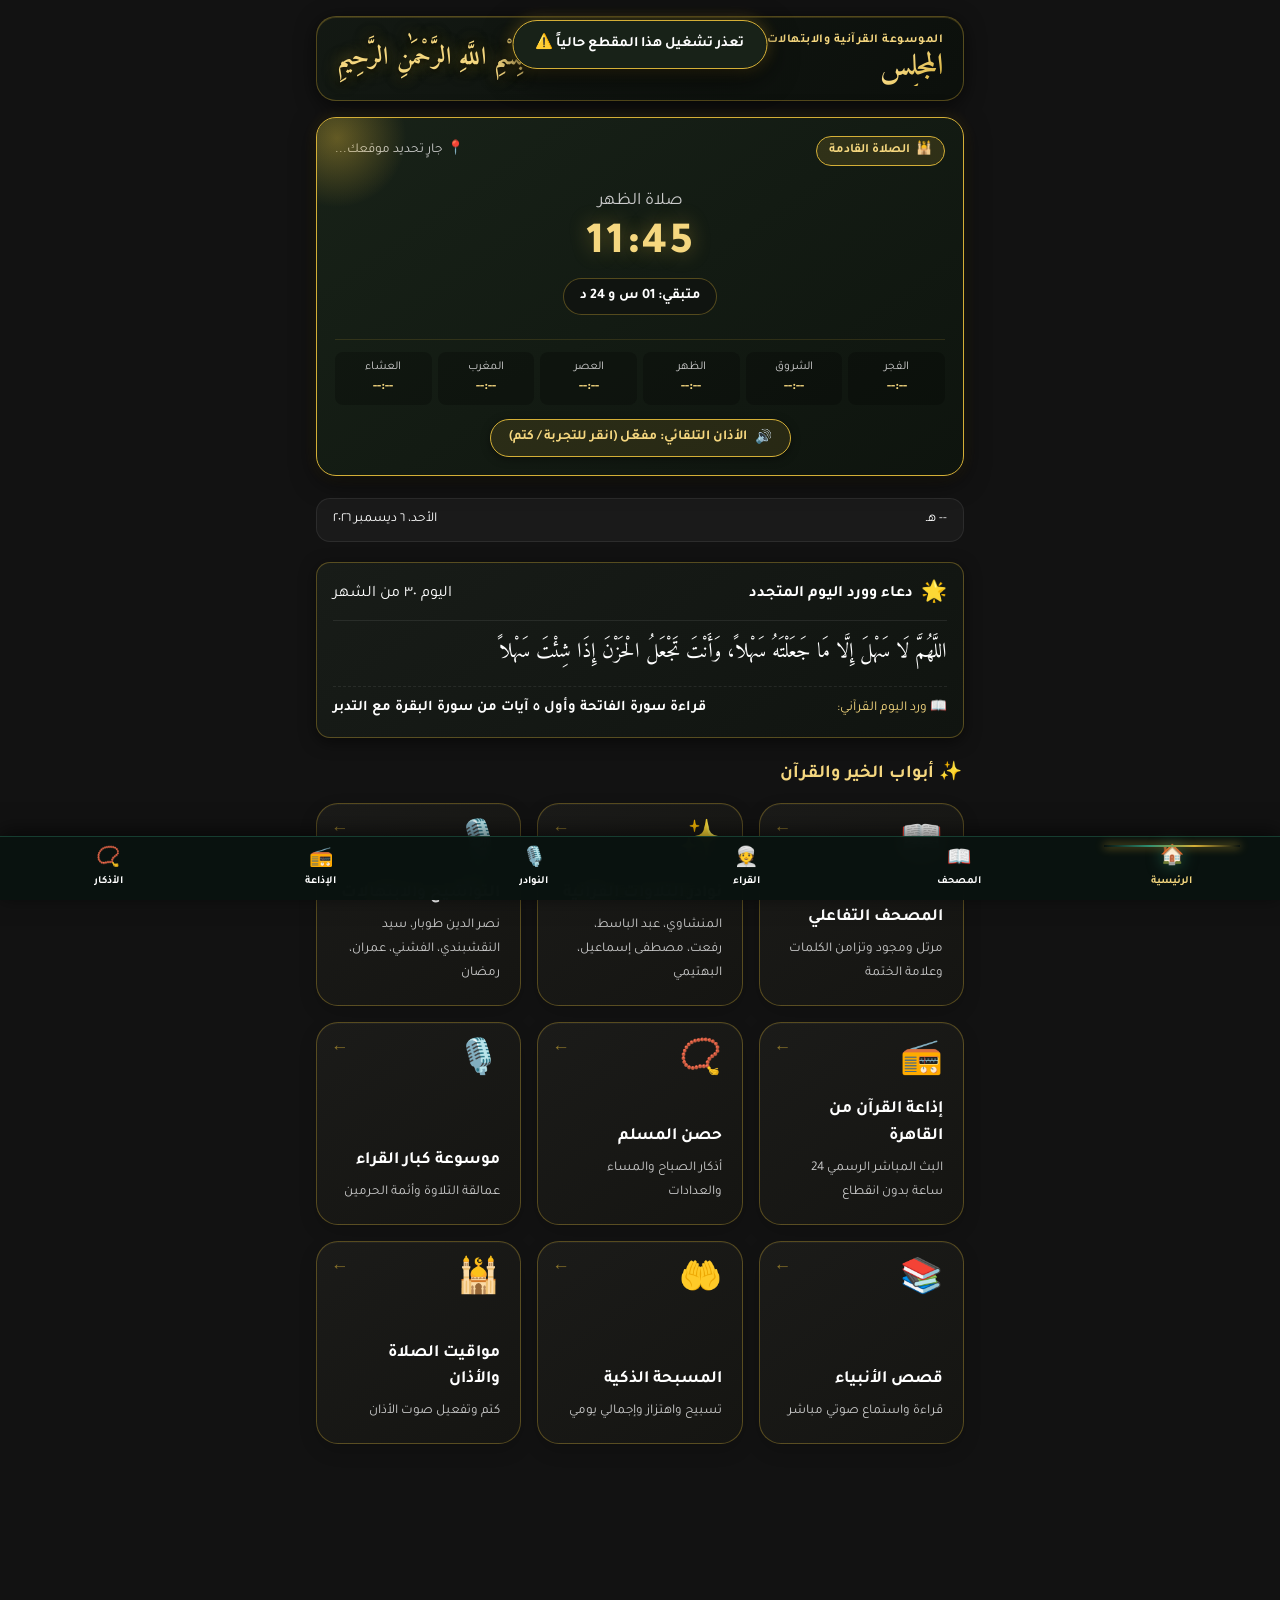
==== index.html @ 616ed0cf "Refresh app script cache after queue upgrade" ====
<!DOCTYPE html>
<html lang="ar" dir="rtl">
<head>
  <meta charset="UTF-8">
  <meta name="viewport" content="width=device-width, initial-scale=1.0, maximum-scale=1.0, user-scalable=no">
  <meta name="theme-color" content="#121212">
  <meta name="apple-mobile-web-app-capable" content="yes">
  <meta name="apple-mobile-web-app-status-bar-style" content="black-translucent">
  <meta name="apple-mobile-web-app-title" content="المجلس">
  <meta name="application-name" content="المجلس">
  <meta name="description" content="تطبيق المجلس: الموسوعة القرآنية والابتهالات - المصحف التفاعلي المرتل والمجود، إذاعة القرآن الكريم من القاهرة، والتواشيح والابتهالات وحصن المسلم ومواقيت الصلاة">

  <title>المجلس - الموسوعة القرآنية والابتهالات</title>

  <!-- Google Fonts: Amiri (الخط العثماني) + Tajawal (واجهة المستخدم) -->
  <link rel="preconnect" href="https://fonts.googleapis.com">
  <link rel="preconnect" href="https://fonts.gstatic.com" crossorigin>
  <link href="https://fonts.googleapis.com/css2?family=Amiri:ital,wght@0,400;0,700;1,400;1,700&family=Tajawal:wght@400;500;700;800&display=swap" rel="stylesheet">

  <!-- ملف التصميم الفاخر الداكن -->
  <link rel="stylesheet" href="css/style.css?v=27">

  <!-- App icons for browser and installed PWA -->
  <link rel="icon" type="image/png" sizes="192x192" href="icons/icon-192x192.png">
  <link rel="icon" type="image/png" sizes="512x512" href="icons/icon-512x512.png">
  <link rel="apple-touch-icon" href="icons/icon-192x192.png">
  <meta name="mobile-web-app-capable" content="yes">

  <!-- PWA Manifest -->
  <link rel="manifest" href="manifest.json">
  <!-- pages-deploy-retry-2026-11-22 -->
</head>
<body>

  <!-- شاشة التحميل الأولية -->
  <div id="loading" class="loading-screen">
    <div class="gold-spinner"></div>
    <p style="margin-top: 16px; color: var(--gold-light); font-weight: 700;">بِسْمِ اللَّهِ الرَّحْمَٰنِ الرَّحِيمِ</p>
  </div>

  <!-- عنصر التنبيهات (Toast) -->
  <div id="toast" class="toast-alert" role="alert"></div>

  <!-- ========================================================================= -->
  <!-- 1. الصفحة الرئيسية (Home Page)                                            -->
  <!-- ========================================================================= -->
  <section class="page active" id="page-home">
    <!-- ترويسة الهوية الرسمية لتطبيق المجلس -->
    <header class="brand-top-banner">
      <div class="brand-title-box">
        <span class="brand-subtitle">الموسوعة القرآنية والابتهالات</span>
        <h1 class="brand-main-title">المَجْلِس</h1>
      </div>
      <div class="brand-bismillah">بِسْمِ اللَّهِ الرَّحْمَٰنِ الرَّحِيمِ</div>
      </header>

    <!-- كارت مواقيت الصلاة في صدارة الصفحة الرئيسية فور فتح التطبيق -->
    <div class="home-prayer-hero" id="home-prayer-hero">
      <div class="prayer-hero-top">
        <div class="prayer-hero-badge">
          <span>🕌</span>
          <span id="hero-prayer-badge-title">الصلاة القادمة</span>
        </div>
        <div class="prayer-hero-location" id="hero-prayer-location">
          <span>📍</span>
          <span id="hero-location-text">جارٍ تحديد موقعك...</span>
        </div>
      </div>

      <div class="prayer-hero-main">
        <div class="prayer-hero-name" id="hero-next-prayer-name">صلاة الظهر</div>
        <div class="prayer-hero-time" id="hero-next-prayer-time">11:45</div>
        <div class="prayer-hero-countdown" id="hero-prayer-countdown">متبقي: 01 س و 24 د</div>
      </div>

      <!-- شبكة مصغرة لجميع الصلوات الخمس والشروق -->
      <div class="mini-prayer-grid" id="hero-mini-prayers">
        <div class="mini-prayer-item" id="mini-p-fajr">
          <span class="mini-p-name">الفجر</span>
          <span class="mini-p-time">--:--</span>
        </div>
        <div class="mini-prayer-item" id="mini-p-sunrise">
          <span class="mini-p-name">الشروق</span>
          <span class="mini-p-time">--:--</span>
        </div>
        <div class="mini-prayer-item" id="mini-p-dhuhr">
          <span class="mini-p-name">الظهر</span>
          <span class="mini-p-time">--:--</span>
        </div>
        <div class="mini-prayer-item" id="mini-p-asr">
          <span class="mini-p-name">العصر</span>
          <span class="mini-p-time">--:--</span>
        </div>
        <div class="mini-prayer-item" id="mini-p-maghrib">
          <span class="mini-p-name">المغرب</span>
          <span class="mini-p-time">--:--</span>
        </div>
        <div class="mini-prayer-item" id="mini-p-isha">
          <span class="mini-p-name">العشاء</span>
          <span class="mini-p-time">--:--</span>
        </div>
      </div>

      <!-- زر تفعيل وسماح الأذان التلقائي في المتصفح -->
      <div style="margin-top: 14px; text-align: center;">
        <button class="adhan-master-toggle-btn" id="adhan-master-toggle-btn" onclick="toggleMasterAdhan()">
          <span id="adhan-toggle-icon">🔊</span>
          <span id="adhan-toggle-text">الأذان التلقائي: مفعّل (انقر للتجربة / كتم)</span>
        </button>
      </div>
    </div>

    <!-- شريط التاريخ الهجري والميلادي -->
    <div class="date-strip">
      <div id="home-hijri-date">-- هـ</div>
      <div id="home-gregorian-date">--</div>
    </div>

    <!-- بطاقة نفحات اليوم المتجددة تلقائياً (دعاء اليوم وورد اليوم) -->
    <div class="card" style="margin-bottom: 16px; border: 1px solid var(--border-gold); background: linear-gradient(145deg, #181c18, #101410);">
      <div style="display: flex; justify-content: space-between; align-items: center; margin-bottom: 10px; border-bottom: 1px solid var(--border-dark); padding-bottom: 8px;">
        <div style="display: flex; align-items: center; gap: 8px;">
          <span style="font-size: 1.3rem;">🌟</span>
          <span style="font-weight: 700; color: #ffffff; font-size: 1rem;">دعاء وورد اليوم المتجدد</span>
        </div>
        <span id="daily-renewal-day-badge" class="badge-gold">اليوم المبارك</span>
      </div>
      <div id="daily-dua-text" style="font-family: var(--font-uthmani); font-size: 1.3rem; line-height: 2.1; color: #ffffff; margin-bottom: 12px;">
        اللهم إنا نسألك زيادة في الدين وبركة في العمر وصحة في الجسد وسعة في الرزق وعفواً عند الحساب
      </div>
      <div style="border-top: 1px dashed var(--border-dark); padding-top: 10px; display: flex; align-items: center; justify-content: space-between;">
        <span style="font-size: 0.85rem; color: var(--gold-light);">📖 ورد اليوم القرآني:</span>
        <span id="daily-wird-text" style="font-size: 0.92rem; color: #ffffff; font-weight: 600;">قراءة سورة الفاتحة وأول ٥ آيات من سورة البقرة مع التدبر</span>
      </div>
    </div>

    <!-- شبكة الأقسام الرئيسية للوصول السريع الشامل -->
    <h3 class="home-section-title">✨ أبواب الخير والقرآن</h3>
    <div class="home-grid">
      <!-- المصحف الشريف والتلاوة -->
      <div class="card home-grid-item" onclick="navigateTo('reader')">
        <span class="home-grid-icon">📖</span>
        <span class="home-grid-name">المصحف التفاعلي</span>
        <span class="home-grid-desc">مرتل ومجود وتزامن الكلمات وعلامة الختمة</span>
      </div>

      <!-- نوادر التلاوات القرآنية النادرة -->
      <div class="card home-grid-item" onclick="navigateTo('rare-ibtehalat'); filterRareAndIbtehalat('rare_all');">
        <span class="home-grid-icon">✨</span>
        <span class="home-grid-name">نوادر التلاوات القرآنية</span>
        <span class="home-grid-desc">المنشاوي، عبد الباسط، رفعت، مصطفى إسماعيل، البهتيمي</span>
      </div>

      <!-- التواشيح والابتهالات الدينية -->
      <div class="card home-grid-item" onclick="navigateTo('rare-ibtehalat'); filterRareAndIbtehalat('ibtehal_all');">
        <span class="home-grid-icon">🎙️</span>
        <span class="home-grid-name">التواشيح والابتهالات</span>
        <span class="home-grid-desc">نصر الدين طوبار، سيد النقشبندي، الفشني، عمران، رمضان</span>
      </div>

      <!-- إذاعة القرآن الكريم من القاهرة -->
      <div class="card home-grid-item" onclick="navigateTo('radio')">
        <span class="home-grid-icon">📻</span>
        <span class="home-grid-name">إذاعة القرآن من القاهرة</span>
        <span class="home-grid-desc">البث المباشر الرسمي 24 ساعة بدون انقطاع</span>
      </div>

      <!-- حصن المسلم والأذكار -->
      <div class="card home-grid-item" onclick="navigateTo('azkar')">
        <span class="home-grid-icon">📿</span>
        <span class="home-grid-name">حصن المسلم</span>
        <span class="home-grid-desc">أذكار الصباح والمساء والعدادات</span>
      </div>

      <!-- موسوعة كبار القراء -->
      <div class="card home-grid-item" onclick="navigateTo('reciters')">
        <span class="home-grid-icon">🎙️</span>
        <span class="home-grid-name">موسوعة كبار القراء</span>
        <span class="home-grid-desc">عمالقة التلاوة وأئمة الحرمين</span>
      </div>

      <!-- قصص الأنبياء وقصص الأطفال -->
      <div class="card home-grid-item" onclick="navigateTo('stories')">
        <span class="home-grid-icon">📚</span>
        <span class="home-grid-name">قصص الأنبياء</span>
        <span class="home-grid-desc">قراءة واستماع صوتي مباشر</span>
      </div>

      <!-- المسبحة الإلكترونية الذكية -->
      <div class="card home-grid-item" onclick="navigateTo('tasbeeh')">
        <span class="home-grid-icon">🤲</span>
        <span class="home-grid-name">المسبحة الذكية</span>
        <span class="home-grid-desc">تسبيح واهتزاز وإجمالي يومي</span>
      </div>

      <!-- مواقيت الصلاة والأذان الكاملة -->
      <div class="card home-grid-item" onclick="navigateTo('prayer')">
        <span class="home-grid-icon">🕌</span>
        <span class="home-grid-name">مواقيت الصلاة والأذان</span>
        <span class="home-grid-desc">كتم وتفعيل صوت الأذان</span>
      </div>
    </div>
  </section>

  <!-- ========================================================================= -->
  <!-- 2. شاشة المصحف التفاعلي المتقدم وتزامن الكلمات (Quran Reader & HUD)       -->
  <!-- ========================================================================= -->
  <section class="page quran-reader-page" id="page-reader">
    <div class="reader-luxe-heading">
      <button class="back-btn" onclick="navigateTo('home')" aria-label="رجوع">✕</button>
      <div class="reader-heading-copy">
        <span class="reader-kicker">رِحَابُ القُرْآنِ الكَرِيم</span>
        <h2>المصحف الشريف</h2>
        <span class="reader-heading-subtitle">تلاوةٌ وتدبّرٌ وطمأنينة</span>
      </div>
      <span class="reader-heading-mark" aria-hidden="true">۞</span>
    </div>

    <div class="reader-surah-showcase">
      <div class="showcase-ornament showcase-ornament-right">۞</div>
      <div class="showcase-ornament showcase-ornament-left">۞</div>
      <span class="showcase-eyebrow">أنت الآن تقرأ</span>
      <h3 id="reader-header-surah-title">سورة الفاتحة</h3>
      <div class="showcase-divider"><span>✦</span></div>
      <div class="showcase-meta">
        <span>المصحف الشريف</span><i></i><span>رواية حفص عن عاصم</span>
      </div>
    </div>

    <div class="reader-quick-actions" aria-label="أدوات موضع القراءة">
      <button class="reader-quick-btn" id="btn-save-bookmark" onclick="saveCurrentBookmark()" title="حفظ موضع التلاوة الحالي" aria-label="حفظ موضع القراءة">🔖 <span>حفظ الموضع</span></button>
      <button class="reader-quick-btn reader-quick-resume" id="btn-resume-last-read" onclick="resumeLastRead()" type="button" title="متابعة آخر قراءة">▶ <span>متابعة آخر قراءة</span></button>
      <button class="reader-quick-btn reader-quick-jump" id="btn-jump-bookmark" onclick="jumpToSavedBookmark()" title="الانتقال إلى العلامة المحفوظة" aria-label="الانتقال إلى العلامة">↗</button>
      <span class="reader-quick-status" id="bookmark-status-text">لا توجد علامة محفوظة</span>
      <span class="reader-quick-last-read" id="last-read-status">آخر قراءة: لم تبدأ بعد</span>
    </div>

    <div class="quran-interactive-hud reader-player-card">
      <div class="reader-player-heading">
        <div class="reader-player-icon">♫</div>
        <div class="hud-surah-info">
          <span class="reader-player-label">التلاوة الحالية</span>
          <span class="hud-surah-title" id="hud-surah-name">سورة الفاتحة</span>
          <span class="hud-reciter-name" id="hud-reciter-display">محمود خليل الحصري (المصحف المرتل)</span>
        </div>
        <span class="reader-live-mark">● صوت القرآن</span>
      </div>

      <div class="reader-select-grid">
        <label class="reader-field"><span>اختيار السورة</span>
          <select id="reader-surah-select" onchange="loadSurah(parseInt(this.value))"></select>
        </label>
        <label class="reader-field"><span>القارئ</span>
          <select id="reader-reciter-select" onchange="onReaderReciterChange(this.value)"></select>
        </label>
      </div>

      <div class="reader-mode-row">
        <span>نوع التلاوة</span>
        <div class="quran-mode-switch" role="tablist">
          <button class="mode-toggle-btn active" id="btn-mode-murattal" onclick="switchQuranMode('murattal')">مرتل</button>
          <button class="mode-toggle-btn" id="btn-mode-mojawwad" onclick="switchQuranMode('mojawwad')">مجود</button>
        </div>
      </div>

      <div class="hud-controls-row">
        <button class="hud-ctrl-btn" onclick="playPrevAyah()" aria-label="الآية السابقة">⏮</button>
        <button class="hud-ctrl-btn" onclick="seekAudioRelative(-10)" aria-label="تأخير 10 ثوان">↺ 10</button>
        <button class="hud-ctrl-btn play-main" id="hud-main-play-btn" onclick="toggleHudPlay()" aria-label="تشغيل / إيقاف">▶</button>
        <button class="hud-ctrl-btn" onclick="seekAudioRelative(10)" aria-label="تقديم 10 ثوان">10 ↻</button>
        <button class="hud-ctrl-btn" onclick="playNextAyah()" aria-label="الآية التالية">⏭</button>
      </div>

      <div class="hud-progress-container">
        <span id="hud-time-current">0:00</span>
        <input type="range" class="hud-progress-bar" id="hud-progress" min="0" max="100" value="0" step="0.1" oninput="onHudSeek(this.value)">
        <span id="hud-time-total">0:00</span>
      </div>

      <div class="sleep-timer-bar reader-sleep-row">
        <div class="sleep-timer-info"><span>⏱</span><span>مؤقت إيقاف التلاوة</span><span class="sleep-timer-badge" id="reader-sleep-timer-badge">متوقف</span></div>
        <div class="sleep-timer-select-wrap">
          <select id="reader-sleep-timer-select" onchange="setSleepTimer(parseInt(this.value))">
            <option value="0">معطل</option><option value="15">15 دقيقة</option><option value="30">30 دقيقة</option><option value="45">45 دقيقة</option><option value="60">60 دقيقة</option>
          </select>
        </div>
      </div>
    </div>

    <!-- بسملة السورة العثمانية -->
    <div id="reader-bismillah-banner" class="islamic-header-pattern" style="margin-top: 10px;">
      <div class="bismillah-art">بِسْمِ اللَّهِ الرَّحْمَٰنِ الرَّحِيمِ</div>
    </div>

    <!-- شاشة الآيات مع تزامن الكلمات (Word-by-Word Sync) -->
    <div class="reader-verses-container" id="reader-verses-container">
      <!-- يتم حقن الآيات والكلمات عبر JavaScript -->
    </div>
  </section>

  <!-- ========================================================================= -->
  <!-- 3. قسم النوادر والابتهالات الدينية الشاملة (قسم موحد متكامل)                 -->
  <!-- ========================================================================= -->
  <section class="page" id="page-rare-ibtehalat">
    <div class="page-header">
      <div class="page-header-title">
        <span>🎙️</span>
        <span>النوادر والابتهالات</span>
      </div>
      <button class="back-btn" onclick="navigateTo('home')">✕</button>
    </div>

    <div id="rare-library-app"></div>
  </section>

  <!-- ========================================================================= -->
  <!-- 4. البث المباشر لإذاعة القرآن الكريم من القاهرة حصرياً                    -->
  <!-- ========================================================================= -->
  <section class="page" id="page-radio">
    <div class="page-header">
      <div class="page-header-title">
        <span>📻</span>
        <span>إذاعة القرآن الكريم من القاهرة</span>
      </div>
      <button class="back-btn" onclick="navigateTo('home')">✕</button>
    </div>

    <!-- بطاقة إذاعة القرآن الكريم من القاهرة الكبرى الحصرية -->
    <div class="cairo-radio-hero-card">
      <div class="cairo-radio-emblem-wrap">
        <div class="cairo-radio-emblem">
          <span class="radio-large-icon">📻</span>
        </div>
        <div class="live-pulse-ring"></div>
      </div>

      <div class="cairo-live-tag">
        <span class="live-dot-pulse"></span>
        <span>بث حي ومباشر 24 ساعة</span>
      </div>

      <h2 class="cairo-radio-title">إذاعة القرآن الكريم من القاهرة</h2>
      <p class="cairo-radio-desc">البث المباشر الرسمي لصوت الأزهر الشريف ومصر، نبض التلاوة القرآنية العطرة وتراث كبار القراء على مدار الساعة بدون انقطاع</p>


      <!-- مؤشر الصوت التفاعلي (Equalizer Bars) -->
      <div class="audio-equalizer" id="cairo-equalizer" style="display: none;">
        <span class="bar bar-1"></span>
        <span class="bar bar-2"></span>
        <span class="bar bar-3"></span>
        <span class="bar bar-4"></span>
        <span class="bar bar-5"></span>
      </div>

      <!-- زر التشغيل والإيقاف الكبير الذهبي -->
      <button class="cairo-main-play-btn" id="cairo-radio-btn" onclick="toggleCairoRadio()">
        <span class="btn-play-icon" id="cairo-play-icon">▶</span>
        <span id="cairo-play-label">تشغيل البث الحي</span>
      </button>

      <!-- شريط مؤقت النوم الخاص بالإذاعة -->
      <div class="radio-sleep-timer-box">
        <span style="font-size: 0.88rem; color: var(--gold-light);">⏱️ مؤقت الإيقاف التلقائي:</span>
        <select class="radio-timer-select" id="radio-sleep-timer-select" onchange="setSleepTimer(parseInt(this.value))">
          <option value="0">معطل</option>
          <option value="15">15 دقيقة</option>
          <option value="30">30 دقيقة</option>
          <option value="45">45 دقيقة</option>
          <option value="60">60 دقيقة</option>
        </select>
        <span class="radio-timer-countdown" id="radio-timer-countdown-text"></span>
      </div>
    </div>
  </section>

  <!-- ========================================================================= -->
  <!-- 5. حصن المسلم: الأذكار والعدادات الرقمية                                  -->
  <!-- ========================================================================= -->
  <section class="page" id="page-azkar">
    <div class="page-header">
      <div class="page-header-title">
        <span>📿</span>
        <span>حصن المسلم والأذكار</span>
      </div>
      <button class="back-btn" onclick="navigateTo('home')">✕</button>
    </div>

    <!-- شبكة فئات الأذكار الشاملة (7 أقسام كاملة) -->
    <div class="azkar-grid">
      <div class="card azkar-category-card" onclick="openAzkarCategory('morning')">
        <div style="font-size: 2.2rem; margin-bottom: 6px;">☀️</div>
        <div style="font-weight: 700; color: #ffffff;">أذكار الصباح</div>
        <div style="font-size: 0.8rem; color: var(--text-secondary); margin-top: 4px;">تحصين الصباح والبركة</div>
      </div>

      <div class="card azkar-category-card" onclick="openAzkarCategory('evening')">
        <div style="font-size: 2.2rem; margin-bottom: 6px;">🌙</div>
        <div style="font-weight: 700; color: #ffffff;">أذكار المساء</div>
        <div style="font-size: 0.8rem; color: var(--text-secondary); margin-top: 4px;">حفظ المساء والسكينة</div>
      </div>

      <div class="card azkar-category-card" onclick="openAzkarCategory('post_prayer')">
        <div style="font-size: 2.2rem; margin-bottom: 6px;">🕌</div>
        <div style="font-weight: 700; color: #ffffff;">أذكار بعد الصلاة</div>
        <div style="font-size: 0.8rem; color: var(--text-secondary); margin-top: 4px;">التسبيح والتهليل دبر المكتوبة</div>
      </div>

      <div class="card azkar-category-card" onclick="openAzkarCategory('sleep_wake')">
        <div style="font-size: 2.2rem; margin-bottom: 6px;">😴</div>
        <div style="font-weight: 700; color: #ffffff;">النوم والاستيقاظ</div>
        <div style="font-size: 0.8rem; color: var(--text-secondary); margin-top: 4px;">آية الكرسي وخواتيم البقرة</div>
      </div>

      <div class="card azkar-category-card" onclick="openAzkarCategory('quranic_duas')">
        <div style="font-size: 2.2rem; margin-bottom: 6px;">📖</div>
        <div style="font-weight: 700; color: #ffffff;">أدعية قرآنية مأثورة</div>
        <div style="font-size: 0.8rem; color: var(--text-secondary); margin-top: 4px;">دعوات الأنبياء في التنزيل</div>
      </div>

      <div class="card azkar-category-card" onclick="openAzkarCategory('prophetic_duas')">
        <div style="font-size: 2.2rem; margin-bottom: 6px;">🤲</div>
        <div style="font-weight: 700; color: #ffffff;">أدعية نبوية جامعة</div>
        <div style="font-size: 0.8rem; color: var(--text-secondary); margin-top: 4px;">الهم والحزن والرزق والشفاء</div>
      </div>

      <div class="card azkar-category-card" onclick="openAzkarCategory('masjid_wudhu')" style="grid-column: span 2;">
        <div style="font-size: 2.2rem; margin-bottom: 6px;">🕋</div>
        <div style="font-weight: 700; color: #ffffff;">أذكار المسجد والأذان والوضوء</div>
        <div style="font-size: 0.8rem; color: var(--text-secondary); margin-top: 4px;">سنن دخول المسجد والوضوء التام</div>
      </div>
    </div>
  </section>

  <!-- تفاصيل الأذكار مع العداد الرقمي -->
  <section class="page" id="page-azkar-detail">
    <div class="page-header">
      <div class="page-header-title">
        <span id="azkar-detail-icon">☀️</span>
        <span id="azkar-detail-title">أذكار الصباح</span>
      </div>
      <button class="back-btn" onclick="navigateTo('azkar')">←</button>
    </div>

    <div id="azkar-items-container">
      <!-- تتولد الأذكار مع العدادات ديناميكياً -->
    </div>
  </section>

  <!-- ========================================================================= -->
  <!-- 6. موسوعة كبار القراء                                                     -->
  <!-- ========================================================================= -->
  <section class="page" id="page-reciters">
    <div class="page-header">
      <div class="page-header-title">
        <span>🎙️</span>
        <span>موسوعة كبار القراء</span>
      </div>
      <button class="back-btn" onclick="navigateTo('home')">✕</button>
    </div>

    <div class="reciters-welcome-panel">
      <div class="reciters-welcome-kicker">أصواتٌ من نور • تراثٌ لا يُنسى</div>
      <h2>اجلس واستمع إلى عمالقة التلاوة</h2>
      <p>تصفّح أعلام دولة التلاوة، وابحث عن قارئك المفضل، ثم انتقل مباشرةً إلى الاستماع.</p>
      <div class="reciters-featured-picks">
        <button type="button" onclick="openReciterDirectoryItem('minshawi','rare_all')">المنشاوي</button>
        <button type="button" onclick="openReciterDirectoryItem('rifaat','rare_all')">محمد رفعت</button>
        <button type="button" onclick="openReciterDirectoryItem('mohamed_el_halbaoui','rare_all')">محمد الهلباوي</button>
        <button type="button" onclick="openReciterDirectoryItem('abdulbasit','rare_all')">عبد الباسط</button>
      </div>
    </div>

    <!-- محرك البحث الفوري بالاسم -->
    <div class="search-wrapper">
      <input type="text" id="reciters-search-input" class="search-input" placeholder="ابحث بالاسم عن أي قارئ (مثل: الحصري، المنشاوي، عبد الباسط)..." autocomplete="off" oninput="searchReciters(this.value)">
      <span class="search-icon-inside">🔍</span>
    </div>

    <!-- فلاتر موسوعة القراء -->
    <div class="reciters-directory-tools">
      <div class="reciters-directory-count" id="reciters-directory-count">جاري تجهيز مكتبة القراء...</div>
      <div class="filter-chips reciters-filter-chips">
        <button class="chip-btn active" data-reciter-filter="all" onclick="filterRecitersCategory('all')">كل القراء</button>
        <button class="chip-btn" data-reciter-filter="golden" onclick="filterRecitersCategory('golden')">رواد التلاوة</button>
        <button class="chip-btn" data-reciter-filter="harameen" onclick="filterRecitersCategory('harameen')">أئمة الحرمين</button>
        <button class="chip-btn" data-reciter-filter="contemporary" onclick="filterRecitersCategory('contemporary')">معاصرون</button>
        <button class="chip-btn" data-reciter-filter="archives" onclick="filterRecitersCategory('archives')">أصوات تراثية</button>
        <button class="chip-btn" data-reciter-filter="available" onclick="filterRecitersCategory('available')">مصحف كامل</button>
        <button class="chip-btn" data-reciter-filter="favorites" onclick="filterRecitersCategory('favorites')">♥ المفضلة</button>
      </div>
    </div>

    <div class="reciters-grid" id="reciters-list-container">
      <!-- تتولد قائمة القراء ديناميكياً -->
    </div>
  </section>

  <!-- ========================================================================= -->
  <!-- 7. قصص الأنبياء وقصص الأطفال (مع النطق الصوتي الآلي Web Speech)            -->
  <!-- ========================================================================= -->
  <section class="page" id="page-stories">
    <div class="page-header">
      <div class="page-header-title">
        <span>📚</span>
        <span>قصص الأنبياء والأطفال</span>
      </div>
      <button class="back-btn" onclick="navigateTo('home')">✕</button>
    </div>

    <div class="tabs-nav">
      <button class="tab-link active" id="tab-btn-prophets" onclick="switchStoriesTab('prophets')">قصص الأنبياء</button>
      <button class="tab-link" id="tab-btn-children" onclick="switchStoriesTab('children')">قصص الأطفال الميسرة</button>
    </div>

    <div id="stories-list-container">
      <!-- تتولد القصص ديناميكياً -->
    </div>
  </section>

  <!-- تفاصيل القصة مع القارئ الصوتي الفوري -->
  <section class="page" id="page-story-detail">
    <div class="page-header">
      <div class="page-header-title">
        <span>📖</span>
        <span id="story-detail-heading">قصة نبي الله</span>
      </div>
      <button class="back-btn" onclick="navigateTo('stories')">←</button>
    </div>

    <div class="story-narrator-panel">
      <div style="display: flex; align-items: center; gap: 8px;">
        <span style="font-size: 1.5rem;">🎙️</span>
        <div>
          <div style="font-weight: 700; color: var(--gold-light); font-size: 0.95rem;">القارئ الصوتي الذكي</div>
          <div style="font-size: 0.8rem; color: var(--text-secondary);">استمع للقصة كاملة بصوت عربي واضح</div>
        </div>
      </div>
      <div style="display: flex; gap: 6px;">
        <button class="action-btn action-btn-primary" id="btn-story-speech" onclick="toggleStorySpeech()">
          <span>🔊</span>
          <span id="speech-btn-label">استماع</span>
        </button>
        <button class="action-btn action-btn-secondary" onclick="stopStorySpeech()" aria-label="إيقاف">⏹</button>
      </div>
    </div>

    <div class="card" style="padding: 20px;">
      <article class="story-body-text" id="story-detail-text">
        <!-- محتوى القصة -->
      </article>
    </div>
  </section>

  <!-- ========================================================================= -->
  <!-- 8. المسبحة الإلكترونية الذكية التفاعلية                                   -->
  <!-- ========================================================================= -->
  <section class="page" id="page-tasbeeh">
    <div class="page-header">
      <div class="page-header-title">
        <span>🤲</span>
        <span>السبحة الإلكترونية الذكية</span>
      </div>
      <button class="back-btn" onclick="navigateTo('home')">✕</button>
    </div>

    <div class="tasbeeh-wrapper">
      <div style="max-width: 320px; margin: 0 auto 16px;">
        <label style="display: block; font-size: 0.85rem; color: var(--text-secondary); margin-bottom: 6px;">اختر الذكر المبارك:</label>
        <select id="tasbeeh-dhikr-select" style="width: 100%; padding: 10px; border-radius: var(--radius-md); font-weight: 700;" onchange="onTasbeehDhikrChange(this.value)">
          <!-- تتولد خيارات الأذكار ديناميكياً -->
        </select>
      </div>

      <!-- زر المسبحة الدائري الكبير مع الاهتزاز والتسبيح -->
      <div class="tasbeeh-ring-btn" id="tasbeeh-main-tap-btn" onclick="tapTasbeehRing()">
        <span style="font-size: 0.9rem; color: var(--text-gold); margin-bottom: 4px;">المس للتسبيح</span>
        <span class="tasbeeh-count-big" id="tasbeeh-count-display">0</span>
        <span style="font-size: 0.8rem; color: var(--text-secondary); margin-top: 6px;" id="tasbeeh-target-hint">الهدف: 33</span>
      </div>

      <div style="display: flex; justify-content: center; gap: 12px; margin-top: 20px;">
        <button class="action-btn action-btn-secondary" onclick="resetTasbeehCounter()">🔄 تصفير الدورة الحالية</button>
      </div>

      <!-- كارت إجمالي التسبيحات اليومية المستمر -->
      <div class="tasbeeh-daily-total-card">
        <div>
          <span style="color: var(--text-secondary); font-size: 0.85rem;">مجموع التسبيحات اليومية:</span>
          <div style="font-size: 1.4rem; font-weight: 800; color: var(--gold-light);" id="tasbeeh-daily-display">0</div>
        </div>
        <button class="action-btn action-btn-secondary" style="padding: 6px 12px; font-size: 0.78rem;" onclick="resetTasbeehDailyTotal()">تصفير اليومي</button>
      </div>
    </div>
  </section>

  <!-- ========================================================================= -->
  <!-- 9. مواقيت الصلاة والأذان الكاملة                                          -->
  <!-- ========================================================================= -->
  <section class="page" id="page-prayer">
    <div class="page-header">
      <div class="page-header-title">
        <span>🕌</span>
        <span>مواقيت الصلاة والأذان</span>
      </div>
      <button class="back-btn" onclick="navigateTo('home')">✕</button>
    </div>

    <div class="card" style="margin-bottom: 14px; text-align: center;">
      <div style="color: var(--gold-light); font-weight: 700;" id="full-prayer-location">جاري تحديد الموقع...</div>
      <div style="font-size: 0.85rem; color: var(--text-secondary); margin-top: 4px;" id="full-prayer-date">--</div>
    </div>

    <!-- زر تفعيل/كتم الأذان التلقائي وسماح الصوت في المتصفح -->
    <div style="margin-bottom: 14px; text-align: center;">
      <button class="adhan-master-toggle-btn" id="adhan-master-toggle-btn-page" onclick="toggleMasterAdhan()">
        <span class="adhan-page-toggle-icon">🔊</span>
        <span class="adhan-page-toggle-text">الأذان التلقائي: مفعّل (انقر للتجربة / كتم)</span>
      </button>
    </div>

    <div id="full-prayer-times-list" style="display: flex; flex-direction: column; gap: 10px;">
      <!-- تتولد بطاقات الصلوات الخمس والشروق ديناميكياً مع أزرار كتم وتفعيل الأذان -->
    </div>
  </section>

  <!-- Expanded audio player based on the supplied reference -->
  <div class="reference-player-overlay" id="reference-player-overlay" style="display:none" aria-hidden="true">
    <div class="reference-player-sheet" role="dialog" aria-modal="true" aria-label="مشغل الصوت">
      <button class="reference-player-collapse" onclick="minimizeModernPlayer()" aria-label="تصغير المشغل">⌄</button>
      <div class="reference-player-top">
        <div class="reference-vinyl"><div class="reference-vinyl-label"><img id="reference-player-avatar" src="" alt="صورة القارئ"></div></div>
        <div class="reference-track-details">
          <div class="reference-track-title" id="reference-track-title">عنوان التلاوة</div>
          <div class="reference-track-reciter" id="reference-track-reciter">اسم القارئ</div>
          <div class="reference-track-source"><span>المصدر:</span> <b id="reference-track-source">المجلس</b></div>
          <div class="reference-track-source"><span>التوثيق:</span> <b id="reference-track-duration">تسجيل صوتي</b></div>
        </div>
      </div>

      <div class="reference-player-progress-wrap">
        <input id="reference-player-seek" type="range" min="0" max="100" value="0" oninput="onReferencePlayerSeek(this.value)" onchange="commitReferencePlayerSeek(this.value)" aria-label="موضع التشغيل">
        <div class="reference-player-times"><span id="reference-player-current">00:00</span><span id="reference-player-remaining">-00:00</span></div>
      </div>
      <div class="reference-player-controls">
        <button class="player-skip-track" onclick="playAdjacentAudioTrack(1)" aria-label="التسجيل التالي" title="التالي"><span class="skip-mark">››</span><small>التالي</small></button>
        <button class="player-seek-control" onclick="seekModernRelative(10)" aria-label="تقديم 10 ثوان"><span class="seek-symbol">+10</span></button>
        <button class="reference-main-play" onclick="toggleModernPlayPause()" aria-label="تشغيل أو إيقاف"><span id="reference-main-play-icon">Ⅱ</span></button>
        <button class="player-seek-control" onclick="seekModernRelative(-10)" aria-label="رجوع 10 ثوان"><span class="seek-symbol">−10</span></button>
        <button class="player-skip-track" onclick="playAdjacentAudioTrack(-1)" aria-label="التسجيل السابق" title="السابق"><span class="skip-mark">‹‹</span><small>السابق</small></button>
        <button id="reference-repeat-btn" class="player-repeat-control" onclick="toggleModernRepeat()" aria-label="تكرار" title="تكرار">↻</button>
      </div>
      <div class="reference-player-tools">
        <button onclick="downloadCurrentTrack()" aria-label="تحميل التسجيل"><span>⇩</span><small>تحميل</small></button>
        <button onclick="addCurrentTrackToQueue();showAudioQueue()" aria-label="قائمة الاستماع"><span>☷</span><small>القائمة</small></button>
        <button onclick="setReferenceSleepTimer()" aria-label="مؤقت النوم"><span>☾</span><small>مؤقت النوم</small></button>
        <button onclick="shareCurrentTrack()" aria-label="مشاركة التسجيل"><span>↗</span><small>مشاركة</small></button>
      </div>
    </div>
  </div>

  <!-- ========================================================================= -->
  <!-- 10. شريط الصوت النحيف المدمج للأندرويد والآيفون (Sleek Mini Audio Bar)     -->
  <!-- ========================================================================= -->
  <div class="sleek-bottom-player" id="sleek-bottom-player" style="display: none;">
    <!-- شريط التقدم اللمسي النحيف أعلى الشريط -->
    <div class="sleek-player-progress-bar" id="sleek-player-progress-bar" onclick="onSleekProgressClick(event)" title="انقر للتقديم أو التأخير">
      <div class="sleek-player-progress-fill" id="sleek-player-progress-fill"></div>
    </div>

    <div class="sleek-player-main-content">
      <!-- صورة القارئ/المنشد الدائرية -->
      <div class="sleek-player-avatar-wrap" onclick="expandModernPlayer()" role="button" tabindex="0" aria-label="فتح المشغل الكامل">
        <img id="sleek-player-avatar" src="" alt="القارئ">
      </div>

      <!-- اسم التلاوة/الابتهال واسم الشيخ والوقت -->
      <div class="sleek-player-info" onclick="expandModernPlayer()" role="button" tabindex="0">
        <div class="sleek-player-title" id="sleek-player-title">عنوان المقطع المبارك</div>
        <div class="sleek-player-meta">
          <span class="sleek-player-sheikh" id="sleek-player-sheikh">الشيخ</span>
          <span class="sleek-player-dot">•</span>
          <span class="sleek-player-time" id="sleek-player-time">00:00 / 00:00</span>
        </div>
      </div>

      <!-- أزرار التحكم اللمسية المضبوطة للأندرويد والآيفون -->
      <div class="sleek-player-actions">
        <button class="sleek-player-btn" onclick="playAdjacentAudioTrack(1)" title="التالي" aria-label="التسجيل التالي">⏭</button>
        <button class="sleek-player-play-btn" id="sleek-play-btn" onclick="toggleModernPlayPause()" title="تشغيل / إيقاف مؤقت" aria-label="تشغيل / إيقاف مؤقت">
          <span id="sleek-play-icon">▶</span>
        </button>
        <button class="sleek-player-btn" onclick="playAdjacentAudioTrack(-1)" title="السابق" aria-label="التسجيل السابق">⏮</button>
        <button class="sleek-player-close-btn" onclick="closeModernPlayer()" title="إيقاف التلاوة وإغلاق المشغل" aria-label="إيقاف التلاوة وإغلاق المشغل">✕</button>
      </div>
    </div>
  </div>

  <!-- عنصر الصوت الرئيسي HTML5 للمشغل العام الموحد (الإذاعة والابتهالات والنوادر) -->
  <audio id="main-audio-element" preload="metadata"></audio>

  <!-- عنصر صوت الأذان التلقائي المستقل (أذان الشيخ محمد رفعت التاريخي الخالد) -->
  <audio id="adhan-audio-element" preload="auto" src="https://www.islamcan.com/audio/adhan/azan1.mp3"></audio>

  <!-- ========================================================================= -->
  <!-- 11. شريط التنقل السفلي الفاخر (الأقسام الـ 5 الرئيسية)                     -->
  <!-- ========================================================================= -->
  <nav class="bottom-nav-bar" id="bottom-nav">
    <!-- 1. الرئيسية -->
    <button class="nav-tab-item active" data-page="home" onclick="navigateTo('home')">
      <span class="nav-tab-icon">🏠</span>
      <span class="nav-tab-label">الرئيسية</span>
    </button>

    <!-- 2. المصحف -->
    <button class="nav-tab-item" data-page="reader" onclick="navigateTo('reader')">
      <span class="nav-tab-icon">📖</span>
      <span class="nav-tab-label">المصحف</span>
    </button>

    <!-- 3. موسوعة كبار القراء -->
    <button class="nav-tab-item" data-page="reciters" onclick="navigateTo('reciters')">
      <span class="nav-tab-icon">👳</span>
      <span class="nav-tab-label">القراء</span>
    </button>

    <!-- 4. النوادر والابتهالات -->
    <button class="nav-tab-item" data-page="rare-ibtehalat" onclick="navigateTo('rare-ibtehalat')">
      <span class="nav-tab-icon">🎙️</span>
      <span class="nav-tab-label">النوادر</span>
    </button>

    <!-- 5. الإذاعة -->
    <button class="nav-tab-item" data-page="radio" onclick="navigateTo('radio')">
      <span class="nav-tab-icon">📻</span>
      <span class="nav-tab-label">الإذاعة</span>
    </button>

    <!-- 5. الأذكار -->
    <button class="nav-tab-item" data-page="azkar" onclick="navigateTo('azkar')">
      <span class="nav-tab-icon">📿</span>
      <span class="nav-tab-label">الأذكار</span>
    </button>
  </nav>

  <!-- ملفات البيانات والتطبيق البرمجية (مع كسر الكاش) -->
  <script src="js/data.js?v=28"></script>
  <script src="js/app.js?v=62"></script>

  <!-- تسجيل PWA Service Worker مع التحديث التلقائي الفوري -->
  <script>
    if ('serviceWorker' in navigator) {
      window.addEventListener('load', () => {
        navigator.serviceWorker.register('sw.js', { updateViaCache: 'none' })
          .then(reg => {
            console.log('PWA Service Worker registered:', reg.scope);
            try { reg.update(); } catch(e) {}
            if (reg.waiting) {
              reg.waiting.postMessage({ type: 'SKIP_WAITING' });
            }
            reg.addEventListener('updatefound', () => {
              const newWorker = reg.installing;
              if (newWorker) {
                newWorker.addEventListener('statechange', () => {
                  if (newWorker.state === 'installed' && navigator.serviceWorker.controller) {
                    newWorker.postMessage({ type: 'SKIP_WAITING' });
                  }
                });
              }
            });
          })
          .catch(err => console.warn('PWA registration:', err));
      });
    }
  </script>
</body>
</html>
---- css/style.css ----
/* =============================================================================
   التطبيق الإسلامي الشامل - PWA Mobile-First
   التصميم الإسلامي الفاخر (Dark Gold Theme - Olive & Royal Gold)
   ============================================================================= */

/* ─── 1. المتغيرات والألوان ─── */
:root {
  --bg-primary: #121212;          /* خلفية سوداء داكنة فاخرة #121212 */
  --bg-secondary: #1a1a1a;        /* بطاقات المستوى الأول */
  --bg-tertiary: #222222;         /* عناصر التحديد والمدخلات */
  --bg-input: #181818;            /* خلفية حقول الإدخال والقوائم */

  --gold: #d4af37;                /* ذهبي ملكي رئيسي */
  --gold-light: #f5d77f;          /* ذهبي ساطع للكلمات والإضاءة */
  --gold-dark: #997a15;           /* ذهبي داكن */
  --gold-glow: rgba(212, 175, 55, 0.4);
  --gold-glow-soft: rgba(212, 175, 55, 0.15);

  --text-primary: #ffffff;        /* نص أبيض نقي صريح */
  --text-secondary: #cccccc;      /* نص رمادي فاتح مريح للعين */
  --text-gold: #f3d068;           /* نصوص مذهبة */
  --text-muted: #888888;

  --border-gold: rgba(212, 175, 55, 0.35);
  --border-gold-strong: #d4af37;
  --border-dark: rgba(255, 255, 255, 0.08);

  --success: #38b000;
  --danger: #d90429;

  --font-uthmani: 'Amiri', 'Traditional Arabic', serif;
  --font-ui: 'Tajawal', -apple-system, BlinkMacSystemFont, 'Segoe UI', Roboto, sans-serif;

  --radius-sm: 8px;
  --radius-md: 14px;
  --radius-lg: 20px;
  --radius-full: 9999px;

  --shadow-gold: 0 4px 20px rgba(212, 175, 55, 0.18);
  --shadow-card: 0 4px 16px rgba(0, 0, 0, 0.5);

  color-scheme: dark;
}

/* ─── 2. إعادة التعيين والأساسيات ─── */
*, *::before, *::after {
  box-sizing: border-box;
  margin: 0;
  padding: 0;
  -webkit-tap-highlight-color: transparent;
}

html {
  font-size: 16px;
  scroll-behavior: smooth;
  color-scheme: dark;
}

body {
  background-color: var(--bg-primary);
  color: var(--text-primary);
  font-family: var(--font-ui);
  direction: rtl;
  text-align: right;
  line-height: 1.6;
  min-height: 100vh;
  overflow-x: hidden;
  padding-bottom: calc(140px + env(safe-area-inset-bottom, 0px)); /* مساحة شريط التنقل السفلي وشريط الصوت المدمج */
}

/* حل جذري ونهائي لمربعات الإدخال والقوائم المنسدلة */
input, select, textarea, button {
  font-family: inherit;
  color-scheme: dark;
  background-color: var(--bg-input) !important;
  color: #ffffff !important;
}

input::placeholder {
  color: var(--text-muted) !important;
}

select {
  background-color: var(--bg-input) !important;
  color: #ffffff !important;
  border: 1px solid var(--border-gold) !important;
}

select option {
  background-color: #1a1a1a !important;
  color: #ffffff !important;
  padding: 10px;
}

/* منع أي وميض أو خلفية بيضاء عند الإكمال التلقائي */
input:-webkit-autofill,
input:-webkit-autofill:hover,
input:-webkit-autofill:focus,
select:-webkit-autofill {
  -webkit-text-fill-color: #ffffff !important;
  -webkit-box-shadow: 0 0 0 1000px #181818 inset !important;
  box-shadow: 0 0 0 1000px #181818 inset !important;
  transition: background-color 5000s ease-in-out 0s;
}

/* شارات النوادر والمصاحف المفقودة الفاخرة */
.rare-badge {
  display: inline-block;
  font-size: 0.72rem;
  color: var(--gold-light);
  background: rgba(212, 175, 55, 0.15);
  border: 1px solid var(--gold);
  padding: 2px 8px;
  border-radius: 4px;
  margin-bottom: 4px;
  font-weight: 600;
}

/* Scrollbar مخصص */
::-webkit-scrollbar {
  width: 5px;
  height: 5px;
}
::-webkit-scrollbar-track {
  background: var(--bg-primary);
}
::-webkit-scrollbar-thumb {
  background: var(--gold-dark);
  border-radius: 4px;
}
::-webkit-scrollbar-thumb:hover {
  background: var(--gold);
}

/* ─── 3. الزخارف والأنماط الإسلامية ─── */
.islamic-header-pattern {
  text-align: center;
  padding: 16px 0 10px;
}
.bismillah-art {
  font-family: var(--font-uthmani);
  font-size: 1.8rem;
  color: var(--gold-light);
  text-shadow: 0 0 15px var(--gold-glow);
  letter-spacing: 1px;
}

/* ─── 4. البطاقات والأزرار المذهبة ─── */
.card {
  background: var(--bg-secondary);
  border: 1px solid var(--border-gold);
  border-radius: var(--radius-md);
  padding: 16px;
  box-shadow: var(--shadow-card);
  transition: transform 0.2s ease, border-color 0.2s ease, box-shadow 0.2s ease;
}

.card:hover {
  border-color: var(--gold);
  box-shadow: var(--shadow-gold);
}

.gold-border {
  border: 1px solid var(--gold) !important;
  box-shadow: 0 0 12px var(--gold-glow-soft);
}

.action-btn {
  display: inline-flex;
  align-items: center;
  justify-content: center;
  gap: 8px;
  padding: 10px 18px;
  border-radius: var(--radius-md);
  font-weight: 600;
  font-size: 0.95rem;
  cursor: pointer;
  border: none;
  transition: all 0.2s ease;
  user-select: none;
}

.action-btn-primary {
  background: linear-gradient(135deg, var(--gold-light), var(--gold-dark)) !important;
  color: #0c100c !important;
  box-shadow: 0 2px 10px var(--gold-glow);
}
.action-btn-primary:active {
  transform: scale(0.97);
}

.action-btn-secondary {
  background: rgba(212, 175, 55, 0.1) !important;
  color: var(--gold-light) !important;
  border: 1px solid var(--gold) !important;
}
.action-btn-secondary:hover {
  background: rgba(212, 175, 55, 0.2) !important;
}

/* ─── 5. مربعات البحث الفورية ─── */
.search-wrapper {
  position: relative;
  margin: 14px 0 20px;
}
.search-input {
  width: 100%;
  padding: 14px 44px 14px 16px;
  border-radius: var(--radius-md);
  border: 1px solid var(--border-gold) !important;
  background-color: #101410 !important;
  color: #ffffff !important;
  font-size: 0.95rem;
  outline: none;
  transition: border-color 0.2s, box-shadow 0.2s;
}
.search-input:focus {
  border-color: var(--gold) !important;
  box-shadow: 0 0 12px var(--gold-glow);
}
.search-icon-inside {
  position: absolute;
  top: 50%;
  right: 16px;
  transform: translateY(-50%);
  color: var(--gold);
  font-size: 1.1rem;
  pointer-events: none;
}

/* ─── 6. نظام الصفحات (SPA Pages) ─── */
.page {
  display: none;
  padding: 16px;
  max-width: 680px;
  margin: 0 auto;
  animation: fadeInPage 0.25s ease forwards;
}
.page.active {
  display: block;
}
@keyframes fadeInPage {
  from { opacity: 0; transform: translateY(8px); }
  to { opacity: 1; transform: translateY(0); }
}

.page-header {
  display: flex;
  align-items: center;
  justify-content: space-between;
  margin-bottom: 18px;
  padding-bottom: 10px;
  border-bottom: 1px solid var(--border-dark);
}
.page-header-title {
  font-size: 1.35rem;
  color: var(--gold-light);
  font-weight: 700;
  display: flex;
  align-items: center;
  gap: 8px;
}
.back-btn {
  background: var(--bg-secondary) !important;
  border: 1px solid var(--border-gold) !important;
  color: var(--gold) !important;
  width: 38px;
  height: 38px;
  border-radius: var(--radius-full);
  display: flex;
  align-items: center;
  justify-content: center;
  font-size: 1.2rem;
  cursor: pointer;
  transition: all 0.2s;
}
.back-btn:hover {
  background: var(--gold) !important;
  color: #0c100c !important;
}

/* ─── 6.5. ترويسة تطبيق «المجلس» الرسمية ─── */
.brand-top-banner {
  display: flex;
  justify-content: space-between;
  align-items: center;
  background: linear-gradient(135deg, rgba(20, 26, 20, 0.95) 0%, rgba(12, 16, 12, 0.98) 100%);
  border: 1px solid var(--border-gold);
  border-radius: var(--radius-lg);
  padding: 14px 20px;
  margin-bottom: 16px;
  box-shadow: 0 4px 20px rgba(0, 0, 0, 0.6), inset 0 1px 0 rgba(212, 175, 55, 0.2);
}
.brand-title-box {
  display: flex;
  flex-direction: column;
}
.brand-subtitle {
  font-size: 0.76rem;
  color: var(--gold-light);
  letter-spacing: 0.5px;
  font-weight: 600;
}
.brand-main-title {
  font-size: 1.85rem;
  font-weight: 900;
  font-family: var(--font-uthmani);
  background: linear-gradient(135deg, #ffffff 20%, #f5d77f 70%, #d4af37 100%);
  -webkit-background-clip: text;
  -webkit-text-fill-color: transparent;
  line-height: 1.2;
}
.brand-bismillah {
  font-family: var(--font-uthmani);
  font-size: 1.55rem;
  color: var(--gold-light);
  text-shadow: 0 0 16px rgba(212, 175, 55, 0.55), 0 2px 4px rgba(0, 0, 0, 0.85);
  font-weight: 700;
  white-space: nowrap;
  letter-spacing: 0.8px;
  text-align: center;
  line-height: 1.3;
}
@media (max-width: 600px) {
  .brand-top-banner {
    flex-direction: column;
    gap: 10px;
    text-align: center;
    padding: 14px 16px;
  }
  .brand-title-box {
    align-items: center;
  }
  .brand-bismillah {
    font-size: 1.35rem;
    letter-spacing: 0.4px;
  }
}
@media (max-width: 380px) {
  .brand-bismillah {
    font-size: 1.22rem;
  }
}

/* ─── 7. كارت مواقيت الصلاة في صدارة الصفحة الرئيسية ─── */
.home-prayer-hero {
  background: linear-gradient(145deg, #182218, #0e140e);
  border: 1.5px solid var(--gold);
  border-radius: var(--radius-lg);
  padding: 18px;
  margin-bottom: 22px;
  position: relative;
  overflow: hidden;
  box-shadow: 0 6px 24px rgba(0, 0, 0, 0.6), 0 0 15px var(--gold-glow-soft);
}
.home-prayer-hero::before {
  content: '';
  position: absolute;
  top: -50px;
  left: -50px;
  width: 140px;
  height: 140px;
  background: radial-gradient(circle, var(--gold-glow) 0%, transparent 70%);
  pointer-events: none;
}
.prayer-hero-top {
  display: flex;
  justify-content: space-between;
  align-items: center;
  margin-bottom: 12px;
}
.prayer-hero-badge {
  background: rgba(212, 175, 55, 0.15);
  color: var(--gold-light);
  border: 1px solid var(--gold);
  padding: 4px 12px;
  border-radius: var(--radius-full);
  font-size: 0.8rem;
  font-weight: 600;
  display: flex;
  align-items: center;
  gap: 6px;
}
.prayer-hero-location {
  color: var(--text-secondary);
  font-size: 0.85rem;
  display: flex;
  align-items: center;
  gap: 4px;
}
.prayer-hero-main {
  text-align: center;
  padding: 10px 0;
}
.prayer-hero-name {
  font-size: 1.1rem;
  color: var(--text-secondary);
}
.prayer-hero-time {
  font-size: 2.8rem;
  font-weight: 800;
  color: var(--gold-light);
  text-shadow: 0 0 20px var(--gold-glow);
  line-height: 1.1;
  margin: 4px 0 8px;
  letter-spacing: 2px;
  font-variant-numeric: tabular-nums;
}
.prayer-hero-countdown {
  display: inline-block;
  background: #101410;
  border: 1px solid var(--border-gold);
  color: #ffffff;
  padding: 6px 16px;
  border-radius: var(--radius-full);
  font-size: 0.9rem;
  font-weight: 600;
}

/* شبكة الصلوات المصغرة داخل الصدارة */
.mini-prayer-grid {
  display: grid;
  grid-template-columns: repeat(6, 1fr);
  gap: 6px;
  margin-top: 14px;
  padding-top: 12px;
  border-top: 1px solid rgba(212, 175, 55, 0.15);
}
.mini-prayer-item {
  text-align: center;
  padding: 6px 2px;
  border-radius: var(--radius-sm);
  background: rgba(0, 0, 0, 0.25);
  transition: all 0.2s;
}
.mini-prayer-item.active {
  background: rgba(212, 175, 55, 0.2);
  border: 1px solid var(--gold);
}
.mini-p-name {
  font-size: 0.75rem;
  color: var(--text-secondary);
  display: block;
}
.mini-p-time {
  font-size: 0.85rem;
  font-weight: bold;
  color: var(--gold-light);
  display: block;
}

/* التاريخ الهجري والميلادي */
.date-strip {
  display: flex;
  justify-content: space-between;
  align-items: center;
  background: var(--bg-secondary);
  border: 1px solid var(--border-dark);
  padding: 10px 16px;
  border-radius: var(--radius-md);
  margin-bottom: 20px;
  font-size: 0.85rem;
}
.date-strip span {
  color: var(--text-gold);
}

/* ─── 8. شبكة أقسام الصفحة الرئيسية ─── */
.home-section-title {
  font-size: 1.15rem;
  color: var(--gold-light);
  margin: 18px 0 12px;
  font-weight: 700;
  display: flex;
  align-items: center;
  gap: 8px;
}
.home-grid {
  display: grid;
  grid-template-columns: repeat(2, 1fr);
  gap: 12px;
}
.home-grid-item {
  display: flex;
  flex-direction: column;
  align-items: flex-start;
  padding: 16px;
  cursor: pointer;
  position: relative;
  overflow: hidden;
}
.home-grid-item::after {
  content: '←';
  position: absolute;
  left: 14px;
  top: 14px;
  color: var(--gold);
  font-size: 1.1rem;
  opacity: 0.6;
  transition: transform 0.2s, opacity 0.2s;
}
.home-grid-item:hover::after {
  transform: translateX(-4px);
  opacity: 1;
}
.home-grid-icon {
  font-size: 2rem;
  margin-bottom: 8px;
}
.home-grid-name {
  font-size: 1.05rem;
  font-weight: 700;
  color: #ffffff;
}
.home-grid-desc {
  font-size: 0.8rem;
  color: var(--text-secondary);
  margin-top: 2px;
}

/* ─── 9. المصحف التفاعلي ومشغل الفيديو (Video-Player Style Quran HUD) ─── */
.last-read-row {
  display: flex;
  align-items: center;
  justify-content: space-between;
  gap: 10px;
  flex-wrap: wrap;
  border-top: 1px solid rgba(212, 175, 55, 0.18);
  margin-top: 10px;
  padding-top: 10px;
}
.last-read-status { color: var(--text-secondary); font-size: 0.82rem; line-height: 1.7; }
.last-read-row .action-btn { min-height: 38px; font-size: 0.82rem; padding: 7px 12px; }

.quran-interactive-hud {
  background: linear-gradient(180deg, #182218 0%, #101610 100%);
  border: 1.5px solid var(--gold);
  border-radius: var(--radius-lg);
  padding: 14px;
  margin-bottom: 18px;
  box-shadow: 0 8px 25px rgba(0, 0, 0, 0.7);
  position: sticky;
  top: 10px;
  z-index: 100;
  backdrop-filter: blur(10px);
}

.hud-top-bar {
  display: flex;
  justify-content: space-between;
  align-items: center;
  margin-bottom: 10px;
}
.hud-surah-info {
  display: flex;
  flex-direction: column;
}
.hud-surah-title {
  font-size: 1.2rem;
  font-weight: 800;
  color: var(--gold-light);
}
.hud-reciter-name {
  font-size: 0.85rem;
  color: var(--text-secondary);
}

/* مفتاح التبديل التفاعلي الثلاثي: [مرتل] | [مجود] | [المصحف المفقود والنوادر] */
.quran-mode-switch {
  display: flex;
  background: #0c100c;
  border: 1px solid var(--border-gold);
  border-radius: var(--radius-full);
  padding: 3px;
  gap: 4px;
  width: 100%;
  margin: 6px 0 10px;
  box-shadow: inset 0 2px 6px rgba(0, 0, 0, 0.5);
}
.mode-toggle-btn {
  flex: 1;
  padding: 7px 6px;
  border-radius: var(--radius-full);
  border: none;
  font-size: 0.78rem;
  font-weight: 700;
  cursor: pointer;
  transition: all 0.25s ease;
  background: transparent !important;
  color: var(--text-secondary) !important;
  text-align: center;
  white-space: nowrap;
}
.mode-toggle-btn.active {
  background: linear-gradient(135deg, #f5d77f 0%, #d4af37 100%) !important;
  color: #0c100c !important;
  box-shadow: 0 2px 12px var(--gold-glow);
  font-weight: 800;
}
.mode-toggle-btn:hover:not(.active) {
  color: var(--gold-light) !important;
}

.hud-controls-row {
  display: flex;
  align-items: center;
  justify-content: center;
  gap: 16px;
  margin: 10px 0;
}
.hud-ctrl-btn {
  background: transparent !important;
  border: 1px solid var(--border-gold) !important;
  color: var(--gold-light) !important;
  width: 42px;
  height: 42px;
  border-radius: var(--radius-full);
  display: flex;
  align-items: center;
  justify-content: center;
  font-size: 1.1rem;
  cursor: pointer;
  transition: all 0.2s;
}
.hud-ctrl-btn.play-main {
  width: 54px;
  height: 54px;
  font-size: 1.5rem;
  background: var(--gold) !important;
  color: #0c100c !important;
  border-color: var(--gold) !important;
  box-shadow: 0 0 15px var(--gold-glow);
}
.hud-ctrl-btn:active {
  transform: scale(0.92);
}

.hud-progress-container {
  display: flex;
  align-items: center;
  gap: 10px;
  font-size: 0.8rem;
  color: var(--text-secondary);
}
.hud-progress-bar {
  flex: 1;
  height: 6px;
  -webkit-appearance: none;
  appearance: none;
  background: #252e25;
  border-radius: 4px;
  outline: none;
  cursor: pointer;
}
.hud-progress-bar::-webkit-slider-thumb {
  -webkit-appearance: none;
  width: 14px;
  height: 14px;
  border-radius: 50%;
  background: var(--gold-light);
  border: 2px solid #0c100c;
  box-shadow: 0 0 8px var(--gold);
  cursor: pointer;
}

/* شاشة عرض الآيات وتزامن الكلمة (Word-by-Word Sync) */
.reader-verses-container {
  margin-top: 14px;
  display: flex;
  flex-direction: column;
  gap: 14px;
}
.verse {
  background: var(--bg-secondary);
  border: 1px solid var(--border-dark);
  border-radius: var(--radius-md);
  padding: 16px 18px;
  line-height: 2.4;
  transition: all 0.25s ease;
  position: relative;
}
.verse.active {
  border-color: var(--gold);
  background: rgba(212, 175, 55, 0.08);
  box-shadow: 0 0 20px rgba(212, 175, 55, 0.12);
}

.verse-text {
  font-family: var(--font-uthmani);
  font-size: 1.55rem;
  color: #ffffff;
  word-spacing: 4px;
}

/* الكلمة النشطة المتزامنة لحظياً مع الصوت */
.quran-word {
  display: inline-block;
  padding: 1px 4px;
  border-radius: 4px;
  transition: background-color 0.08s ease, color 0.08s ease, transform 0.08s ease;
  will-change: background-color, transform;
  cursor: pointer;
}
.quran-word.active-word {
  background: rgba(212, 175, 55, 0.32) !important;
  color: var(--gold-light) !important;
  text-shadow: 0 0 10px rgba(245, 215, 127, 0.7) !important;
  border-bottom: 2px solid var(--gold-light);
  transform: scale(1.06);
  border-radius: 4px;
}

.verse-number-badge {
  display: inline-flex;
  align-items: center;
  justify-content: center;
  color: var(--gold-light);
  font-family: var(--font-uthmani);
  font-size: 1.25rem;
  margin: 0 4px;
}

/* ─── 10. قائمة السور ─── */
.surah-list {
  display: flex;
  flex-direction: column;
  gap: 8px;
}
.surah-item {
  display: flex;
  align-items: center;
  justify-content: space-between;
  padding: 12px 16px;
  cursor: pointer;
}
.surah-item-right {
  display: flex;
  align-items: center;
  gap: 14px;
}
.surah-num-circle {
  width: 36px;
  height: 36px;
  border-radius: 50%;
  border: 1px solid var(--gold);
  display: flex;
  align-items: center;
  justify-content: center;
  font-weight: 700;
  color: var(--gold-light);
  font-size: 0.9rem;
}
.surah-name {
  font-size: 1.15rem;
  font-weight: 700;
  color: #ffffff;
}
.surah-meta {
  font-size: 0.8rem;
  color: var(--text-secondary);
}

/* ─── 11. موسوعة القراء والفلترة السريعة ─── */
.filter-chips {
  display: flex;
  gap: 8px;
  overflow-x: auto;
  padding-bottom: 8px;
  margin-bottom: 12px;
  scrollbar-width: none;
}
.filter-chips::-webkit-scrollbar {
  display: none;
}
.chip-btn {
  padding: 8px 14px;
  border-radius: var(--radius-full);
  border: 1px solid var(--border-gold) !important;
  background: var(--bg-secondary) !important;
  color: var(--text-secondary) !important;
  font-size: 0.85rem;
  white-space: nowrap;
  cursor: pointer;
  transition: all 0.2s;
}
.chip-btn.active {
  background: var(--gold) !important;
  color: #0c100c !important;
  font-weight: 700;
  border-color: var(--gold) !important;
}

.reciters-grid {
  display: flex;
  flex-direction: column;
  gap: 8px;
}
.reciter-card {
  display: flex;
  align-items: center;
  justify-content: space-between;
  padding: 12px 16px;
  cursor: pointer;
}
.reciter-name-bold {
  font-weight: 700;
  color: #ffffff;
  font-size: 1rem;
}
.reciter-subtitle {
  font-size: 0.8rem;
  color: var(--text-secondary);
}

/* ─── 12. قسم النوادر والابتهالات ─── */
.tabs-nav {
  display: flex;
  border-bottom: 1px solid var(--border-gold);
  margin-bottom: 16px;
  gap: 8px;
}
.tab-link {
  flex: 1;
  padding: 12px;
  text-align: center;
  font-weight: 700;
  color: var(--text-secondary);
  background: none;
  border: none;
  cursor: pointer;
  position: relative;
  transition: color 0.2s;
}
.tab-link.active {
  color: var(--gold-light);
}
.tab-link.active::after {
  content: '';
  position: absolute;
  bottom: -1px;
  left: 0;
  right: 0;
  height: 3px;
  background: var(--gold);
  border-radius: 3px;
}

.media-audio-card {
  display: flex;
  align-items: center;
  justify-content: space-between;
  padding: 14px 16px;
  margin-bottom: 10px;
  background: var(--bg-secondary);
  border: 1px solid var(--border-dark);
  border-radius: var(--radius-md);
  transition: all 0.2s;
}
.media-audio-card:hover {
  border-color: var(--gold);
}
.media-play-circle {
  width: 42px;
  height: 42px;
  border-radius: 50%;
  background: rgba(212, 175, 55, 0.15);
  border: 1px solid var(--gold);
  color: var(--gold-light);
  display: flex;
  align-items: center;
  justify-content: center;
  font-size: 1.1rem;
  cursor: pointer;
  flex-shrink: 0;
  transition: all 0.2s;
}
.media-play-circle:hover {
  background: var(--gold);
  color: #0c100c;
}

/* ─── 13. الإذاعة المباشرة (24 ساعة) ─── */
.radio-item-card {
  display: flex;
  align-items: center;
  justify-content: space-between;
  padding: 14px 16px;
  margin-bottom: 10px;
  cursor: pointer;
}
.radio-pulse-dot {
  width: 10px;
  height: 10px;
  border-radius: 50%;
  background: var(--success);
  box-shadow: 0 0 10px var(--success);
  display: inline-block;
  animation: pulseLive 1.5s infinite;
}
@keyframes pulseLive {
  0% { transform: scale(0.95); opacity: 0.7; }
  50% { transform: scale(1.3); opacity: 1; }
  100% { transform: scale(0.95); opacity: 0.7; }
}

/* ─── 14. الأذكار والعداد الرقمي ─── */
.azkar-grid {
  display: grid;
  grid-template-columns: repeat(2, 1fr);
  gap: 12px;
}
.azkar-category-card {
  text-align: center;
  padding: 20px 14px;
  cursor: pointer;
}
.azkar-item-card {
  margin-bottom: 14px;
  padding: 18px;
}
.zikr-text-large {
  font-family: var(--font-uthmani);
  font-size: 1.35rem;
  line-height: 2.1;
  color: #ffffff;
  margin-bottom: 12px;
}
.zikr-counter-btn {
  min-width: 90px;
  padding: 10px 18px;
  background: linear-gradient(135deg, var(--gold-light), var(--gold-dark)) !important;
  color: #0c100c !important;
  border: none;
  border-radius: var(--radius-full);
  font-weight: 800;
  font-size: 1.1rem;
  cursor: pointer;
  box-shadow: 0 0 15px var(--gold-glow);
}
.zikr-counter-btn:disabled {
  background: #252e25 !important;
  color: var(--text-muted) !important;
  box-shadow: none;
}

/* ─── 15. المسبحة الإلكترونية التفاعلية ─── */
.tasbeeh-wrapper {
  text-align: center;
  padding: 20px 0;
}
.tasbeeh-ring-btn {
  width: 200px;
  height: 200px;
  border-radius: 50%;
  margin: 25px auto;
  background: radial-gradient(circle at 40% 40%, #1e281e, #0e140e);
  border: 4px solid var(--gold);
  box-shadow: 0 0 35px var(--gold-glow), inset 0 0 20px rgba(0, 0, 0, 0.8);
  display: flex;
  flex-direction: column;
  align-items: center;
  justify-content: center;
  cursor: pointer;
  user-select: none;
  transition: transform 0.1s, box-shadow 0.1s;
}
.tasbeeh-ring-btn:active {
  transform: scale(0.94);
  box-shadow: 0 0 50px var(--gold);
}
.tasbeeh-count-big {
  font-size: 4rem;
  font-weight: 800;
  color: var(--gold-light);
  text-shadow: 0 0 25px var(--gold-glow);
  line-height: 1;
  font-variant-numeric: tabular-nums;
}

/* ─── 16. قصص الأنبياء وقارئ الصوت الآلي ─── */
.story-narrator-panel {
  display: flex;
  align-items: center;
  justify-content: space-between;
  background: var(--bg-tertiary);
  border: 1px solid var(--border-gold);
  border-radius: var(--radius-md);
  padding: 12px 16px;
  margin-bottom: 16px;
}
.story-body-text {
  font-family: var(--font-uthmani);
  font-size: 1.25rem;
  line-height: 2.1;
  color: #ffffff;
}

/* ─── 17. شريط التنقل السفلي الفاخر (الأقسام الـ 5 الرئيسية) ─── */
.bottom-nav-bar {
  position: fixed;
  bottom: 0;
  left: 0;
  right: 0;
  height: calc(64px + env(safe-area-inset-bottom, 0px));
  padding-bottom: env(safe-area-inset-bottom, 0px);
  background: rgba(14, 18, 14, 0.97);
  border-top: 1px solid var(--border-gold);
  backdrop-filter: blur(18px);
  -webkit-backdrop-filter: blur(18px);
  display: flex;
  justify-content: space-around;
  align-items: center;
  z-index: 1000;
  box-shadow: 0 -4px 20px rgba(0, 0, 0, 0.6);
  padding-left: 2px;
  padding-right: 2px;
}
.nav-tab-item {
  display: flex;
  flex-direction: column;
  align-items: center;
  justify-content: center;
  color: var(--text-secondary);
  background: none !important;
  border: none !important;
  padding: 4px 4px;
  cursor: pointer;
  transition: all 0.2s ease;
  flex: 1;
  min-width: 0;
  position: relative;
}
.nav-tab-item.active {
  color: var(--gold-light) !important;
}
.nav-tab-item.active .nav-tab-icon {
  transform: translateY(-2px);
  filter: drop-shadow(0 0 10px var(--gold));
}
.nav-tab-item.active::after {
  content: '';
  position: absolute;
  top: 0;
  left: 18%;
  right: 18%;
  height: 2px;
  background: linear-gradient(90deg, transparent, var(--gold), transparent);
  box-shadow: 0 0 8px var(--gold);
}
.nav-tab-icon {
  font-size: 1.22rem;
  line-height: 1.2;
  transition: transform 0.2s;
}
.nav-tab-label {
  font-size: 0.68rem;
  font-weight: 700;
  margin-top: 2px;
  white-space: nowrap;
  overflow: hidden;
  text-overflow: ellipsis;
  max-width: 100%;
}

/* ─── 18. شريط الصوت النحيف والمدمج للأندرويد والآيفون (Sleek Mini Audio Bar) ─── */
.sleek-bottom-player {
  position: fixed;
  bottom: 65px;
  bottom: calc(65px + env(safe-area-inset-bottom, 0px));
  left: 10px;
  right: 10px;
  max-width: 580px;
  margin: 0 auto;
  height: 52px;
  background: rgba(14, 20, 15, 0.97);
  backdrop-filter: blur(18px);
  -webkit-backdrop-filter: blur(18px);
  border: 1px solid rgba(212, 175, 55, 0.45);
  border-radius: 14px;
  box-shadow: 0 6px 20px rgba(0, 0, 0, 0.75), 0 0 14px rgba(212, 175, 55, 0.15);
  z-index: 1010;
  direction: rtl;
  display: flex;
  flex-direction: column;
  overflow: hidden;
  animation: slideUpSleekBar 0.25s cubic-bezier(0.16, 1, 0.3, 1);
}
@keyframes slideUpSleekBar {
  from { transform: translateY(20px); opacity: 0; }
  to { transform: translateY(0); opacity: 1; }
}
.sleek-player-progress-bar {
  width: 100%;
  height: 3px;
  background: rgba(255, 255, 255, 0.08);
  position: relative;
  cursor: pointer;
  direction: ltr;
}
.sleek-player-progress-fill {
  height: 100%;
  width: 0%;
  background: linear-gradient(90deg, var(--gold-dark), var(--gold-light));
  box-shadow: 0 0 8px var(--gold);
  pointer-events: none;
  transition: width 0.1s linear;
}
.sleek-player-main-content {
  display: flex;
  align-items: center;
  gap: 8px;
  padding: 0 10px;
  flex: 1;
  min-width: 0;
}
.sleek-player-avatar-wrap {
  width: 32px;
  height: 32px;
  border-radius: 50%;
  border: 1.5px solid var(--gold);
  overflow: hidden;
  flex-shrink: 0;
  background: #0f140f;
  box-shadow: 0 0 6px rgba(212, 175, 55, 0.3);
}
.sleek-player-avatar-wrap img {
  width: 100%;
  height: 100%;
  object-fit: cover;
}
.sleek-player-info {
  flex: 1;
  min-width: 0;
  overflow: hidden;
  display: flex;
  flex-direction: column;
  justify-content: center;
}
.sleek-player-title {
  font-size: 12px;
  font-weight: 700;
  color: #ffffff;
  white-space: nowrap;
  overflow: hidden;
  text-overflow: ellipsis;
  line-height: 1.25;
  max-width: 100%;
}
.sleek-player-meta {
  font-size: 11px;
  color: var(--gold-light);
  white-space: nowrap;
  overflow: hidden;
  text-overflow: ellipsis;
  display: flex;
  align-items: center;
  gap: 4px;
  line-height: 1.25;
  margin-top: 1px;
  max-width: 100%;
}
.sleek-player-sheikh {
  white-space: nowrap;
  overflow: hidden;
  text-overflow: ellipsis;
}
.sleek-player-dot {
  opacity: 0.6;
  font-size: 8px;
  flex-shrink: 0;
}
.sleek-player-time {
  color: var(--text-secondary);
  font-variant-numeric: tabular-nums;
  font-size: 10.5px;
  flex-shrink: 0;
}
.sleek-player-actions {
  display: flex;
  align-items: center;
  gap: 5px;
  flex-shrink: 0;
}
.sleek-player-btn {
  background: rgba(255, 255, 255, 0.06) !important;
  border: 1px solid rgba(212, 175, 55, 0.25) !important;
  color: #ffffff !important;
  border-radius: 50% !important;
  display: inline-flex;
  align-items: center;
  justify-content: center;
  cursor: pointer;
  transition: all 0.15s ease;
  padding: 0 !important;
}
.sleek-player-btn:active {
  transform: scale(0.92);
}
.sleek-seek-btn {
  width: 26px;
  height: 26px;
  min-width: 26px;
  font-size: 9.5px;
  font-weight: 700;
  color: var(--gold-light);
}
.sleek-player-play-btn {
  width: 34px;
  height: 34px;
  min-width: 34px;
  border-radius: 50%;
  background: linear-gradient(135deg, var(--gold-light), var(--gold)) !important;
  border: none !important;
  color: #0c120c !important;
  display: inline-flex;
  align-items: center;
  justify-content: center;
  font-size: 0.95rem;
  cursor: pointer;
  box-shadow: 0 0 10px var(--gold-glow);
  transition: transform 0.15s ease;
  flex-shrink: 0;
}
.sleek-player-play-btn:active {
  transform: scale(0.92);
}
.sleek-player-close-btn {
  width: 26px;
  height: 26px;
  min-width: 26px;
  border-radius: 50%;
  background: rgba(239, 68, 68, 0.15) !important;
  border: 1px solid rgba(239, 68, 68, 0.4) !important;
  color: #ff9999 !important;
  display: inline-flex;
  align-items: center;
  justify-content: center;
  font-size: 11px;
  font-weight: 700;
  cursor: pointer;
  transition: all 0.15s ease;
  flex-shrink: 0;
  padding: 0;
}
.sleek-player-close-btn:hover {
  background: rgba(239, 68, 68, 0.35) !important;
  color: #ffffff !important;
}
.sleek-player-close-btn:active {
  transform: scale(0.92);
}

/* ─── ضبط أبعاد ومساحات المشغل لشاشات الهاتف والأندرويد (max-width: 480px) ─── */
@media (max-width: 480px) {
  .sleek-bottom-player {
    bottom: 65px !important;
    bottom: calc(65px + env(safe-area-inset-bottom, 0px)) !important;
    left: 6px;
    right: 6px;
    height: 48px;
    border-radius: 12px;
  }
  .sleek-player-main-content {
    padding: 0 8px;
    gap: 6px;
  }
  .sleek-player-avatar-wrap {
    width: 28px;
    height: 28px;
  }
  .sleek-player-title {
    font-size: 11.5px;
    max-width: 100%;
  }
  .sleek-player-meta {
    font-size: 10.5px;
    gap: 3px;
    max-width: 100%;
  }
  .sleek-player-sheikh {
    max-width: 95px;
  }
  .sleek-player-time {
    font-size: 9.5px;
  }
  .sleek-player-actions {
    gap: 4px;
  }
  .sleek-seek-btn {
    width: 24px;
    height: 24px;
    min-width: 24px;
    font-size: 9px;
  }
  .sleek-player-play-btn {
    width: 30px;
    height: 30px;
    min-width: 30px;
    font-size: 0.85rem;
  }
  .sleek-player-close-btn {
    width: 24px;
    height: 24px;
    min-width: 24px;
    font-size: 10.5px;
  }
}

@media (max-width: 360px) {
  .sleek-bottom-player {
    left: 4px;
    right: 4px;
    height: 46px;
  }
  .sleek-player-main-content {
    padding: 0 6px;
    gap: 4px;
  }
  .sleek-player-avatar-wrap {
    width: 26px;
    height: 26px;
  }
  .sleek-player-title {
    font-size: 11px;
  }
  .sleek-player-meta {
    font-size: 10px;
  }
  .sleek-player-sheikh {
    max-width: 75px;
  }
  .sleek-seek-btn {
    width: 22px;
    height: 22px;
    min-width: 22px;
    font-size: 8.5px;
  }
  .sleek-player-play-btn {
    width: 28px;
    height: 28px;
    min-width: 28px;
    font-size: 0.8rem;
  }
  .sleek-player-close-btn {
    width: 22px;
    height: 22px;
    min-width: 22px;
    font-size: 10px;
  }
}

/* ─── 18. المشغل الصوتي التفاعلي الموحد (Unified Modern Interactive Player) ─── */
.unified-modern-player {
  position: fixed;
  bottom: 74px;
  left: 10px;
  right: 10px;
  max-width: 580px;
  margin: 0 auto;
  background: linear-gradient(175deg, rgba(22, 28, 22, 0.98) 0%, rgba(12, 16, 12, 0.99) 100%);
  border: 1.5px solid var(--gold);
  border-radius: var(--radius-lg);
  padding: 14px 16px 16px;
  box-shadow: 0 12px 35px rgba(0, 0, 0, 0.85), 0 0 25px var(--gold-glow-soft);
  backdrop-filter: blur(20px);
  z-index: 1050;
  animation: slideUpModernPlayer 0.3s cubic-bezier(0.18, 0.89, 0.32, 1.28);
}
@keyframes slideUpModernPlayer {
  from { transform: translateY(40px); opacity: 0; }
  to { transform: translateY(0); opacity: 1; }
}

.player-top-bar {
  display: flex;
  justify-content: space-between;
  align-items: center;
  margin-bottom: 12px;
}
.player-top-badge {
  display: inline-flex;
  align-items: center;
  gap: 6px;
  font-size: 0.72rem;
  font-weight: 700;
  color: var(--gold-light);
  background: rgba(212, 175, 55, 0.12);
  border: 1px solid rgba(212, 175, 55, 0.3);
  padding: 2px 8px;
  border-radius: var(--radius-full);
}
.player-live-dot {
  width: 6px;
  height: 6px;
  background: var(--gold);
  border-radius: 50%;
  box-shadow: 0 0 8px var(--gold);
  animation: livePulseDot 1.5s infinite;
}
@keyframes livePulseDot {
  0%, 100% { opacity: 1; transform: scale(1); }
  50% { opacity: 0.4; transform: scale(0.85); }
}

.player-top-actions {
  display: flex;
  align-items: center;
  gap: 6px;
}
.player-top-btn {
  background: rgba(255, 255, 255, 0.06) !important;
  border: 1px solid var(--border-dark) !important;
  color: var(--text-secondary) !important;
  width: 28px;
  height: 28px;
  border-radius: 50%;
  cursor: pointer;
  display: inline-flex;
  align-items: center;
  justify-content: center;
  font-size: 0.85rem;
  transition: all 0.2s;
}
.player-top-btn:hover {
  border-color: var(--gold) !important;
  color: #ffffff !important;
  background: rgba(212, 175, 55, 0.2) !important;
}

/* معلومات المقطع وصورة الشيخ */
.player-info-row {
  display: flex;
  align-items: center;
  gap: 12px;
  margin-bottom: 10px;
}
.player-avatar-circle {
  width: 60px;
  height: 60px;
  border-radius: 50%;
  border: 2px solid var(--gold);
  box-shadow: 0 0 16px var(--gold-glow);
  overflow: hidden;
  flex-shrink: 0;
  background: #101410;
  display: flex;
  align-items: center;
  justify-content: center;
}
.player-avatar-circle img {
  width: 100%;
  height: 100%;
  object-fit: cover;
}
.player-meta-content {
  flex: 1;
  overflow: hidden;
}
.player-track-title {
  font-size: 1.02rem;
  font-weight: 800;
  color: #ffffff;
  margin: 0 0 3px;
  white-space: nowrap;
  overflow: hidden;
  text-overflow: ellipsis;
}
.player-artist-name {
  font-size: 0.84rem;
  color: var(--gold-light);
  font-weight: 700;
  margin-bottom: 6px;
  white-space: nowrap;
  overflow: hidden;
  text-overflow: ellipsis;
}
.player-tags-row {
  display: flex;
  gap: 6px;
  flex-wrap: wrap;
}
.player-tag-pill {
  font-size: 0.68rem;
  color: var(--gold-light);
  background: rgba(212, 175, 55, 0.12);
  border: 1px solid rgba(212, 175, 55, 0.25);
  padding: 2px 7px;
  border-radius: 4px;
  white-space: nowrap;
}

/* زر إخفاء وإظهار الكلمات */
.player-lyrics-toggle-row {
  display: flex;
  justify-content: flex-end;
  margin-bottom: 6px;
}
.player-lyrics-toggle-btn {
  background: transparent !important;
  border: none !important;
  color: var(--text-secondary) !important;
  font-size: 0.76rem;
  cursor: pointer;
  display: inline-flex;
  align-items: center;
  gap: 4px;
  padding: 2px 6px;
  transition: color 0.2s;
}
.player-lyrics-toggle-btn:hover {
  color: var(--gold-light) !important;
}

/* بطاقة الكلمات المقتبسة */
.player-lyrics-card {
  background: rgba(10, 14, 10, 0.85);
  border: 1px dashed var(--border-gold);
  border-radius: var(--radius-md);
  padding: 8px 14px;
  margin-bottom: 12px;
  position: relative;
  text-align: center;
  transition: all 0.25s ease;
  max-height: 100px;
  overflow-y: auto;
}
.player-lyrics-card.collapsed {
  display: none;
}
.lyrics-quote-mark {
  font-family: var(--font-uthmani);
  font-size: 1.3rem;
  color: var(--gold);
  opacity: 0.6;
  line-height: 1;
}
.lyrics-text-content {
  font-family: var(--font-uthmani);
  font-size: 0.95rem;
  line-height: 1.8;
  color: #f5f5f5;
  margin: 3px 0;
}

/* شريط التقدم اللمسي الذهبي */
.player-seek-container {
  display: flex;
  align-items: center;
  gap: 10px;
  margin-bottom: 14px;
}
.player-time-label {
  font-size: 0.78rem;
  font-weight: 700;
  color: var(--text-secondary);
  font-variant-numeric: tabular-nums;
  min-width: 44px;
  text-align: center;
}
.player-time-label.negative {
  color: var(--gold-light);
}
.player-slider-wrap {
  position: relative;
  flex: 1;
  display: flex;
  align-items: center;
}
.player-range-input {
  width: 100%;
  height: 6px;
  -webkit-appearance: none;
  appearance: none;
  background: #252e25 !important;
  border-radius: 4px;
  outline: none;
  cursor: pointer;
  position: relative;
  z-index: 2;
}
.player-range-input::-webkit-slider-thumb {
  -webkit-appearance: none;
  appearance: none;
  width: 14px;
  height: 14px;
  border-radius: 50%;
  background: var(--gold-light);
  border: 2px solid #0c100c;
  box-shadow: 0 0 8px var(--gold);
  cursor: pointer;
  transition: transform 0.15s;
}
.player-range-input::-webkit-slider-thumb:hover,
.player-range-input::-webkit-slider-thumb:active {
  transform: scale(1.25);
}
.player-progress-bar-fill {
  position: absolute;
  left: 0;
  top: 50%;
  transform: translateY(-50%);
  height: 6px;
  background: linear-gradient(90deg, var(--gold-dark), var(--gold-light));
  border-radius: 4px;
  pointer-events: none;
  z-index: 1;
  width: 0%;
}

/* شريط أزرار التحكم الرئيسية */
.player-controls-row {
  display: flex;
  align-items: center;
  justify-content: space-around;
  padding: 0 8px;
}
.player-ctrl-btn {
  background: rgba(255, 255, 255, 0.05) !important;
  border: 1px solid var(--border-gold) !important;
  color: #ffffff !important;
  width: 42px;
  height: 42px;
  border-radius: 50%;
  cursor: pointer;
  display: inline-flex;
  align-items: center;
  justify-content: center;
  font-size: 1rem;
  transition: all 0.2s ease;
}
.player-ctrl-btn:hover {
  background: rgba(212, 175, 55, 0.2) !important;
  border-color: var(--gold) !important;
  transform: scale(1.05);
}
.player-ctrl-btn.active {
  background: var(--gold) !important;
  color: #0c100c !important;
  box-shadow: 0 0 12px var(--gold-glow);
}
.player-main-play-btn {
  width: 58px;
  height: 58px;
  border-radius: 50%;
  background: linear-gradient(135deg, var(--gold-light), var(--gold-dark)) !important;
  color: #0c100c !important;
  border: none !important;
  cursor: pointer;
  display: inline-flex;
  align-items: center;
  justify-content: center;
  font-size: 1.5rem;
  box-shadow: 0 0 20px var(--gold-glow), 0 4px 15px rgba(0, 0, 0, 0.6);
  transition: transform 0.2s, box-shadow 0.2s;
}
.player-main-play-btn:hover {
  transform: scale(1.08);
  box-shadow: 0 0 28px var(--gold-glow);
}
.player-main-play-btn:active {
  transform: scale(0.95);
}

/* الشريط المصغر العائم (Minimized Floating Bar) */
.minimized-floating-bar {
  position: fixed;
  bottom: 74px;
  left: 12px;
  right: 12px;
  max-width: 580px;
  margin: 0 auto;
  background: rgba(18, 24, 18, 0.97);
  border: 1.5px solid var(--gold);
  border-radius: var(--radius-full);
  padding: 8px 14px;
  display: flex;
  align-items: center;
  justify-content: space-between;
  gap: 10px;
  box-shadow: 0 8px 30px rgba(0, 0, 0, 0.8), 0 0 20px var(--gold-glow-soft);
  backdrop-filter: blur(14px);
  z-index: 1040;
  cursor: pointer;
  animation: slideUpMinBar 0.25s ease;
}
@keyframes slideUpMinBar {
  from { transform: translateY(20px); opacity: 0; }
  to { transform: translateY(0); opacity: 1; }
}
.min-avatar-circle {
  width: 38px;
  height: 38px;
  border-radius: 50%;
  border: 1.5px solid var(--gold);
  overflow: hidden;
  flex-shrink: 0;
  background: #101410;
}
.min-avatar-circle img {
  width: 100%;
  height: 100%;
  object-fit: cover;
}
.min-info-wrap {
  flex: 1;
  overflow: hidden;
}
.min-title {
  font-size: 0.85rem;
  font-weight: 700;
  color: #ffffff;
  white-space: nowrap;
  overflow: hidden;
  text-overflow: ellipsis;
}
.min-sub {
  font-size: 0.72rem;
  color: var(--gold-light);
  white-space: nowrap;
  overflow: hidden;
  text-overflow: ellipsis;
}
.min-actions {
  display: flex;
  align-items: center;
  gap: 6px;
}
.min-action-btn {
  width: 32px;
  height: 32px;
  border-radius: 50%;
  background: rgba(255, 255, 255, 0.08) !important;
  border: 1px solid var(--border-gold) !important;
  color: #ffffff !important;
  cursor: pointer;
  display: inline-flex;
  align-items: center;
  justify-content: center;
  font-size: 0.82rem;
  transition: all 0.2s;
}
.min-action-btn:hover {
  background: var(--gold) !important;
  color: #0c100c !important;
}
#min-play-btn {
  background: linear-gradient(135deg, var(--gold-light), var(--gold-dark)) !important;
  color: #0c100c !important;
  border: none !important;
}

/* زر تفعيل وسماح الأذان التلقائي في المتصفح */
.adhan-master-toggle-btn {
  display: inline-flex;
  align-items: center;
  justify-content: center;
  gap: 8px;
  padding: 8px 18px;
  border-radius: var(--radius-full);
  background: rgba(212, 175, 55, 0.12) !important;
  border: 1.5px solid var(--gold) !important;
  color: var(--gold-light) !important;
  font-weight: 700;
  font-size: 0.86rem;
  cursor: pointer;
  transition: all 0.2s ease;
  box-shadow: 0 2px 10px rgba(0, 0, 0, 0.4);
}
.adhan-master-toggle-btn:hover {
  background: rgba(212, 175, 55, 0.25) !important;
  box-shadow: 0 0 15px var(--gold-glow);
}
.adhan-master-toggle-btn.muted {
  background: rgba(255, 255, 255, 0.05) !important;
  border-color: var(--border-dark) !important;
  color: var(--text-secondary) !important;
}

/* بطاقات الصوتيات وقوائم النوادر والابتهالات */
.audio-item-card {
  background: var(--bg-secondary);
  border: 1px solid var(--border-gold);
  border-radius: var(--radius-md);
  padding: 14px;
  margin-bottom: 12px;
  display: flex;
  align-items: center;
  justify-content: space-between;
  gap: 12px;
  transition: all 0.2s ease;
  cursor: pointer;
}
.audio-item-card:hover {
  border-color: var(--gold);
  box-shadow: 0 4px 18px var(--gold-glow-soft);
  transform: translateY(-2px);
}
.audio-item-card.is-playing {
  border-color: var(--gold-light);
  background: rgba(212, 175, 55, 0.1);
  box-shadow: 0 0 16px var(--gold-glow);
}
.audio-card-avatar {
  width: 48px;
  height: 48px;
  border-radius: 50%;
  border: 1.5px solid var(--gold);
  overflow: hidden;
  flex-shrink: 0;
  background: #141a14;
}
.audio-card-avatar img {
  width: 100%;
  height: 100%;
  object-fit: cover;
}
.audio-card-meta {
  flex: 1;
  overflow: hidden;
}
.audio-card-title {
  font-size: 0.95rem;
  font-weight: 700;
  color: #ffffff;
  margin-bottom: 3px;
  white-space: normal;
  overflow: visible;
  text-overflow: clip;
  line-height: 1.55;
  overflow-wrap: anywhere;
}
.audio-card-artist {
  font-size: 0.8rem;
  color: var(--gold-light);
  margin-bottom: 4px;
}
.audio-card-details {
  display: flex;
  align-items: center;
  gap: 8px;
  font-size: 0.72rem;
  color: var(--text-secondary);
}
.audio-card-play-btn {
  width: 40px;
  height: 40px;
  border-radius: 50%;
  background: rgba(212, 175, 55, 0.15) !important;
  border: 1.5px solid var(--gold) !important;
  color: var(--gold-light) !important;
  display: inline-flex;
  align-items: center;
  justify-content: center;
  font-size: 1.1rem;
  flex-shrink: 0;
  cursor: pointer;
  transition: all 0.2s;
}
.audio-card-play-btn:hover {
  background: var(--gold) !important;
  color: #0c100c !important;
}
.audio-item-card.is-playing .audio-card-play-btn {
  background: var(--gold) !important;
  color: #0c100c !important;
}

/* بطاقات الأذكار والعدادات التفاعلية */
.azkar-item-card {
  background: var(--bg-secondary);
  border: 1px solid var(--border-gold);
  border-radius: var(--radius-md);
  padding: 18px;
  margin-bottom: 14px;
  box-shadow: var(--shadow-card);
  transition: all 0.2s ease;
}
.azkar-item-card.is-completed {
  border-color: #27ae60;
  background: rgba(39, 174, 96, 0.06);
}
.azkar-text-arabic {
  font-family: var(--font-uthmani);
  font-size: 1.22rem;
  line-height: 2.2;
  color: #ffffff;
  margin-bottom: 12px;
  text-align: justify;
}
.azkar-virtue-box {
  background: rgba(212, 175, 55, 0.08);
  border-right: 3px solid var(--gold);
  padding: 8px 12px;
  border-radius: 4px;
  font-size: 0.84rem;
  color: var(--gold-light);
  margin-bottom: 14px;
}
.azkar-actions-footer {
  display: flex;
  align-items: center;
  justify-content: space-between;
  gap: 10px;
  padding-top: 10px;
  border-top: 1px solid var(--border-dark);
}
.azkar-target-badge {
  font-size: 0.78rem;
  color: var(--text-secondary);
  background: #141a14;
  padding: 4px 10px;
  border-radius: var(--radius-sm);
  border: 1px solid var(--border-dark);
}
.azkar-counter-btn {
  display: inline-flex;
  align-items: center;
  justify-content: center;
  gap: 8px;
  min-width: 110px;
  padding: 8px 18px;
  border-radius: var(--radius-full);
  background: linear-gradient(135deg, var(--gold-light), var(--gold-dark)) !important;
  color: #0c100c !important;
  font-weight: 800;
  font-size: 1rem;
  border: none !important;
  cursor: pointer;
  box-shadow: 0 2px 10px var(--gold-glow);
  transition: transform 0.15s ease, background 0.2s;
  user-select: none;
}
.azkar-counter-btn:active {
  transform: scale(0.92);
}
.azkar-counter-btn.done {
  background: #27ae60 !important;
  color: #ffffff !important;
  box-shadow: 0 0 12px rgba(39, 174, 96, 0.5);
}

/* Toast التنبيهات */
.toast-alert {
  position: fixed;
  top: 20px;
  left: 50%;
  transform: translateX(-50%) translateY(-30px);
  background: #182218;
  border: 1.5px solid var(--gold);
  color: #ffffff;
  padding: 12px 22px;
  border-radius: var(--radius-full);
  box-shadow: 0 8px 30px rgba(0, 0, 0, 0.8), 0 0 15px var(--gold-glow);
  z-index: 2000;
  opacity: 0;
  pointer-events: none;
  transition: all 0.3s cubic-bezier(0.18, 0.89, 0.32, 1.28);
  font-weight: 600;
  font-size: 0.9rem;
  white-space: nowrap;
}
.toast-alert.show {
  opacity: 1;
  transform: translateX(-50%) translateY(0);
}

/* Loading Overlay */
.loading-screen {
  position: fixed;
  inset: 0;
  background: #0c100c;
  display: flex;
  flex-direction: column;
  align-items: center;
  justify-content: center;
  z-index: 9999;
  transition: opacity 0.4s ease;
}
.gold-spinner {
  width: 50px;
  height: 50px;
  border: 3px solid rgba(212, 175, 55, 0.2);
  border-top-color: var(--gold);
  border-radius: 50%;
  animation: spinGold 0.8s linear infinite;
}
@keyframes spinGold {
  to { transform: rotate(360deg); }
}

/* ═══════════════════════════════════════════════════════════════
   19. بطاقة إذاعة القرآن الكريم من القاهرة الكبرى الحصرية
   ═══════════════════════════════════════════════════════════════ */
.cairo-radio-hero-card {
  background: linear-gradient(160deg, #1c241c 0%, #121612 100%);
  border: 1.5px solid var(--border-gold-strong);
  border-radius: var(--radius-lg);
  padding: 30px 20px;
  text-align: center;
  box-shadow: 0 10px 30px rgba(0, 0, 0, 0.7), 0 0 25px var(--gold-glow-soft);
  position: relative;
  overflow: hidden;
  margin-top: 10px;
}

.cairo-radio-emblem-wrap {
  position: relative;
  display: inline-block;
  margin-bottom: 16px;
}

.cairo-radio-emblem {
  width: 90px;
  height: 90px;
  border-radius: 50%;
  background: radial-gradient(circle, #253325 0%, #101810 100%);
  border: 3px solid var(--gold);
  display: flex;
  align-items: center;
  justify-content: center;
  box-shadow: 0 0 30px var(--gold-glow);
  margin: 0 auto;
}

.radio-large-icon {
  font-size: 2.8rem;
}

.live-pulse-ring {
  position: absolute;
  top: -6px;
  left: -6px;
  right: -6px;
  bottom: -6px;
  border: 2px solid var(--gold);
  border-radius: 50%;
  animation: emblemPulse 2s cubic-bezier(0.24, 0, 0.38, 1) infinite;
  opacity: 0;
  pointer-events: none;
}

@keyframes emblemPulse {
  0% { transform: scale(0.95); opacity: 0.8; }
  50% { transform: scale(1.15); opacity: 0.3; }
  100% { transform: scale(1.3); opacity: 0; }
}

.cairo-live-tag {
  display: inline-flex;
  align-items: center;
  gap: 8px;
  background: rgba(56, 176, 0, 0.15);
  border: 1px solid rgba(56, 176, 0, 0.4);
  padding: 5px 14px;
  border-radius: var(--radius-full);
  color: #70e000;
  font-size: 0.82rem;
  font-weight: 700;
  margin-top: 12px;
}

.live-dot-pulse {
  width: 9px;
  height: 9px;
  border-radius: 50%;
  background: #38b000;
  box-shadow: 0 0 10px #38b000;
  animation: pulseLive 1.4s infinite;
}

.cairo-radio-title {
  color: var(--gold-light);
  font-size: 1.45rem;
  font-weight: 800;
  margin: 14px 0 8px;
  text-shadow: 0 2px 10px rgba(0, 0, 0, 0.5);
}

.cairo-radio-desc {
  font-size: 0.88rem;
  color: var(--text-secondary);
  line-height: 1.7;
  max-width: 480px;
  margin: 0 auto 20px;
}

/* المعادل الصوتي المتحرك */
.audio-equalizer {
  display: flex;
  align-items: flex-end;
  justify-content: center;
  gap: 5px;
  height: 28px;
  margin: 16px auto;
}

.audio-equalizer .bar {
  width: 5px;
  background: var(--gold-light);
  border-radius: 3px;
  animation: eqBounce 1s ease-in-out infinite alternate;
}

.audio-equalizer .bar-1 { height: 12px; animation-delay: 0.1s; }
.audio-equalizer .bar-2 { height: 26px; animation-delay: 0.3s; }
.audio-equalizer .bar-3 { height: 18px; animation-delay: 0.2s; }
.audio-equalizer .bar-4 { height: 28px; animation-delay: 0.4s; }
.audio-equalizer .bar-5 { height: 14px; animation-delay: 0.15s; }

@keyframes eqBounce {
  0% { height: 6px; }
  100% { height: 28px; }
}

.cairo-main-play-btn {
  display: inline-flex;
  align-items: center;
  justify-content: center;
  gap: 12px;
  background: linear-gradient(135deg, #f5d77f 0%, #d4af37 50%, #997a15 100%) !important;
  color: #0c100c !important;
  font-weight: 800;
  font-size: 1.15rem;
  padding: 16px 36px;
  border-radius: var(--radius-full);
  border: 1px solid #fff;
  cursor: pointer;
  box-shadow: 0 6px 25px var(--gold-glow);
  transition: all 0.2s ease;
  margin: 10px 0 16px;
}

.cairo-main-play-btn:hover {
  transform: translateY(-2px);
  box-shadow: 0 10px 30px var(--gold-glow);
}

.cairo-main-play-btn:active {
  transform: scale(0.97);
}

.radio-sleep-timer-box {
  display: flex;
  align-items: center;
  justify-content: center;
  gap: 10px;
  background: rgba(0, 0, 0, 0.35);
  border: 1px solid var(--border-dark);
  padding: 10px 16px;
  border-radius: var(--radius-md);
  margin-top: 14px;
  flex-wrap: wrap;
}

.radio-timer-select {
  padding: 6px 12px;
  border-radius: var(--radius-sm);
  font-size: 0.85rem;
  background: #181818 !important;
  color: #fff !important;
  border: 1px solid var(--border-gold) !important;
}

.radio-timer-countdown {
  font-size: 0.85rem;
  color: var(--gold-light);
  font-weight: 700;
}

/* ═══════════════════════════════════════════════════════════════
   20. كارت علامة الختمة (Bookmark) في المصحف
   ═══════════════════════════════════════════════════════════════ */
.reader-bookmark-card {
  background: var(--bg-secondary);
  border: 1px solid var(--border-gold);
  border-radius: var(--radius-md);
  padding: 12px 16px;
  margin-bottom: 12px;
  display: flex;
  align-items: center;
  justify-content: space-between;
  gap: 12px;
  flex-wrap: wrap;
}

.bookmark-info-col {
  display: flex;
  align-items: center;
  gap: 10px;
  flex: 1;
  min-width: 180px;
}

.bookmark-icon {
  font-size: 1.6rem;
  color: var(--gold);
}

.bookmark-title {
  font-size: 0.85rem;
  font-weight: 700;
  color: var(--gold-light);
}

.bookmark-status {
  font-size: 0.8rem;
  color: var(--text-secondary);
  margin-top: 2px;
}

.bookmark-actions-col {
  display: flex;
  align-items: center;
  gap: 8px;
}

.bookmark-actions-col .action-btn {
  padding: 7px 12px;
  font-size: 0.82rem;
  border-radius: var(--radius-sm);
}

/* ═══════════════════════════════════════════════════════════════
   21. مؤقت النوم العام (Sleep Timer Bar)
   ═══════════════════════════════════════════════════════════════ */
.sleep-timer-bar {
  display: flex;
  align-items: center;
  justify-content: space-between;
  background: rgba(0, 0, 0, 0.4);
  border: 1px solid var(--border-dark);
  padding: 8px 12px;
  border-radius: var(--radius-sm);
  margin: 6px 0;
  font-size: 0.82rem;
}

.sleep-timer-info {
  display: flex;
  align-items: center;
  gap: 6px;
  color: var(--text-secondary);
}

.sleep-timer-badge {
  color: var(--gold-light);
  font-weight: 700;
}

.sleep-timer-select-wrap select {
  padding: 4px 8px;
  border-radius: var(--radius-sm);
  font-size: 0.8rem;
  border: 1px solid var(--border-gold) !important;
  background: #181818 !important;
}

/* ═══════════════════════════════════════════════════════════════
   22. السبحة الإلكترونية الذكية والتسبيحات اليومية
   ═══════════════════════════════════════════════════════════════ */
.tasbeeh-daily-total-card {
  background: rgba(212, 175, 55, 0.08);
  border: 1px solid var(--border-gold);
  border-radius: var(--radius-md);
  padding: 12px 18px;
  margin: 16px auto 0;
  max-width: 320px;
  display: flex;
  align-items: center;
  justify-content: space-between;
  font-size: 0.9rem;
}


/* Expanded player — restored to the original black and royal-gold palette */
.reference-player-overlay{position:fixed;inset:0;z-index:1200;display:flex;align-items:flex-end;justify-content:center;background:rgba(0,0,0,.72);backdrop-filter:blur(7px)}
.reference-player-sheet{position:relative;width:100%;max-width:680px;max-height:94dvh;overflow:auto;background:#121212;color:#fff;border:1px solid rgba(212,175,55,.28);border-bottom:0;border-radius:34px 34px 0 0;padding:24px 22px calc(26px + env(safe-area-inset-bottom));box-shadow:0 -8px 35px rgba(0,0,0,.65);direction:rtl}
.reference-player-collapse{display:block;margin:0 auto 28px;width:52px;height:8px;border:0;border-radius:10px;background:#d4af37!important;color:transparent;font-size:0}
.reference-player-top{display:flex;align-items:center;gap:18px;min-height:190px}
.reference-vinyl{width:148px;height:148px;flex:0 0 148px;border-radius:50%;background:repeating-radial-gradient(circle at center,#050505 0 5px,#252016 6px 9px,#080808 10px 14px);display:grid;place-items:center;box-shadow:0 10px 25px rgba(212,175,55,.12)}
.reference-vinyl-label{width:76px;height:76px;border:3px solid #d4af37;border-radius:50%;overflow:hidden;background:#1a1a1a;display:grid;place-items:center}
.reference-vinyl-label img{width:100%;height:100%;object-fit:cover}
.reference-track-details{flex:1;min-width:0}
.reference-track-title{font-size:1.12rem;font-weight:900;line-height:1.55;color:#fff;margin-bottom:10px}
.reference-track-reciter{font-size:1.35rem;font-weight:900;color:#f5d77f;margin-bottom:12px}
.reference-track-source{display:inline-flex;gap:6px;align-items:center;margin:4px 0;padding:8px 12px;border:1px solid rgba(212,175,55,.3);border-radius:15px;background:#1a1a1a;color:#aaa;font-size:.86rem}
.reference-track-source b{color:#d4af37}
.reference-player-progress-wrap{margin:26px 0 22px}
#reference-player-seek{width:100%;accent-color:#d4af37;direction:ltr}
.reference-player-times{display:flex;justify-content:space-between;direction:ltr;color:#aaa;font-weight:800;font-size:1.1rem;margin-top:8px}
.reference-player-controls{display:flex;align-items:center;justify-content:center;gap:clamp(7px,2.5vw,18px);margin:26px 0 44px;direction:ltr;flex-wrap:wrap}
.reference-player-controls button{width:74px;height:74px;border:2px solid rgba(212,175,55,.45);border-radius:50%;background:#1a1a1a!important;color:#f5d77f!important;font-size:1.8rem;display:grid;place-items:center}
.reference-player-controls .reference-main-play{width:92px;height:92px;border:0;font-size:3rem;border-radius:24px;background:linear-gradient(145deg,#f5d77f,#b68b1e)!important;color:#121212!important;box-shadow:0 5px 22px rgba(212,175,55,.2)}
.reference-player-tools{border-top:1px solid rgba(212,175,55,.25);padding-top:24px;display:grid;grid-template-columns:repeat(4,1fr);gap:20px 8px}
.reference-player-tools button{border:0;background:transparent!important;color:#fff!important;display:flex;flex-direction:column;align-items:center;gap:10px;min-width:0}
.reference-player-tools button span{width:70px;height:70px;border:2px solid rgba(212,175,55,.38);border-radius:50%;display:grid;place-items:center;font-size:1.7rem;color:#f5d77f}
.reference-player-tools button small{font-size:.82rem;color:#aaa;font-weight:700}
.reference-player-overlay[aria-hidden="true"]{display:none!important}
.sleek-player-info,.sleek-player-avatar-wrap{cursor:pointer}
@media(max-width:430px){.reference-player-sheet{padding:18px 16px calc(22px + env(safe-area-inset-bottom));border-radius:28px 28px 0 0}.reference-player-top{gap:12px;min-height:150px}.reference-vinyl{width:112px;height:112px;flex-basis:112px}.reference-vinyl-label{width:58px;height:58px}.reference-track-title{font-size:.95rem}.reference-track-reciter{font-size:1.08rem}.reference-track-source{font-size:.72rem;padding:6px 8px}.reference-player-controls{gap:6px;margin:20px 0 30px}.reference-player-controls button{width:48px;height:48px;font-size:1.2rem}.reference-player-controls .reference-main-play{width:64px;height:64px;font-size:2.2rem}.reference-player-tools{grid-template-columns:repeat(4,1fr);gap:16px 4px}.reference-player-tools button span{width:56px;height:56px;font-size:1.4rem}.reference-player-tools button small{font-size:.7rem}}


.cairo-official-link{display:inline-flex;align-items:center;justify-content:center;margin:14px auto 0;padding:10px 16px;border:1px solid var(--border-gold);border-radius:12px;color:var(--gold-light);text-decoration:none;font-weight:700}
.reciter-list-avatar{width:58px;height:58px;flex:0 0 58px;border-radius:50%;object-fit:cover;border:2px solid var(--gold);background:var(--bg-tertiary)}
.reciter-list-copy{flex:1;min-width:0}
.reciter-card{display:flex;align-items:center;gap:12px}


/* ═══ المصحف: واجهة القراءة الملكية الجديدة ═══ */
.quran-reader-page{padding-bottom:34px}
.reader-luxe-heading{display:flex;align-items:center;justify-content:space-between;gap:12px;margin:4px 0 16px;padding:8px 2px}
.reader-luxe-heading .back-btn{order:0;flex:0 0 40px}
.reader-heading-copy{flex:1;text-align:center}
.reader-kicker{display:block;color:var(--gold);font-size:.72rem;font-weight:800;letter-spacing:1.4px;margin-bottom:3px}
.reader-heading-copy h2{margin:0;color:#fff;font-size:1.35rem;font-weight:900}
.reader-heading-subtitle{display:block;color:var(--text-secondary);font-size:.78rem;margin-top:3px}
.reader-heading-mark{color:var(--gold);font-size:2rem;opacity:.85}
.reader-surah-showcase{position:relative;overflow:hidden;text-align:center;margin:0 0 14px;padding:25px 16px 20px;border:1px solid rgba(212,175,55,.55);border-radius:18px;background:radial-gradient(ellipse at 50% 0%,rgba(212,175,55,.13),transparent 68%),linear-gradient(145deg,#202019,#11110f 72%);box-shadow:inset 0 0 0 4px rgba(212,175,55,.035),0 10px 28px rgba(0,0,0,.28)}
.reader-surah-showcase:before,.reader-surah-showcase:after{content:"";position:absolute;width:90px;height:90px;border:1px solid rgba(212,175,55,.13);transform:rotate(45deg);top:-54px}
.reader-surah-showcase:before{right:-48px}.reader-surah-showcase:after{left:-48px}
.showcase-ornament{position:absolute;top:50%;transform:translateY(-50%);font-size:2rem;color:rgba(212,175,55,.16)}
.showcase-ornament-right{right:12px}.showcase-ornament-left{left:12px}
.showcase-eyebrow{color:var(--gold-light);font-size:.78rem;font-weight:700}
.reader-surah-showcase h3{font-family:var(--font-uthmani);font-size:2rem;color:#f5d77f;margin:8px 0 5px;text-shadow:0 2px 14px rgba(212,175,55,.15)}
.showcase-divider{display:flex;align-items:center;justify-content:center;gap:12px;color:var(--gold);font-size:.8rem;margin:7px auto}
.showcase-divider:before,.showcase-divider:after{content:"";width:54px;height:1px;background:linear-gradient(90deg,transparent,var(--gold),transparent)}
.showcase-meta{display:flex;justify-content:center;align-items:center;gap:9px;color:#aaa;font-size:.72rem}
.showcase-meta i{width:3px;height:3px;border-radius:50%;background:var(--gold)}
.reader-bookmark-card{background:linear-gradient(120deg,#1c1b16,#111);border-color:rgba(212,175,55,.3);border-radius:14px;padding:12px;margin-bottom:14px}
.reader-bookmark-card .last-read-row{width:100%;display:flex;align-items:center;justify-content:space-between;gap:8px;flex-wrap:wrap;border-top:1px solid rgba(212,175,55,.14);padding-top:9px}
.last-read-status{font-size:.76rem;color:#b9ad8d}
.reader-player-card{position:relative;top:auto!important;margin:0 0 14px;padding:17px 14px 13px;border:1px solid rgba(212,175,55,.4);border-radius:18px;background:linear-gradient(155deg,#1d1c17,#101010 70%);box-shadow:0 12px 30px rgba(0,0,0,.28)}
.reader-player-heading{display:flex;align-items:center;gap:11px;margin-bottom:15px}
.reader-player-icon{width:43px;height:43px;flex:0 0 43px;display:grid;place-items:center;border-radius:13px;background:linear-gradient(145deg,#f5d77f,#a77d1b);color:#17140c;font-size:1.45rem}
.reader-player-heading .hud-surah-info{display:flex;flex-direction:column;gap:2px;min-width:0}
.reader-player-label{font-size:.7rem;color:var(--gold);font-weight:700}
.reader-player-heading .hud-surah-title{font-size:1rem;color:#fff}
.reader-player-heading .hud-reciter-name{font-size:.75rem;color:#b9b2a0}
.reader-live-mark{margin-right:auto;white-space:nowrap;color:#c8b77d;font-size:.65rem;border:1px solid rgba(212,175,55,.22);border-radius:20px;padding:5px 7px}
.reader-select-grid{display:grid;grid-template-columns:1fr 1fr;gap:9px;margin-bottom:12px}
.reader-field{display:flex;flex-direction:column;gap:6px;color:#c9bd9a;font-size:.73rem;font-weight:700}
.reader-field select,.reader-sleep-row select{width:100%;min-width:0;padding:10px 9px;border:1px solid rgba(212,175,55,.28)!important;border-radius:10px;background:#111!important;color:#fff!important;font-family:inherit;font-size:.82rem}
.reader-mode-row{display:flex;align-items:center;justify-content:space-between;gap:10px;padding:9px 0 12px;border-top:1px solid rgba(212,175,55,.13);color:#c9bd9a;font-size:.78rem}
.reader-mode-row .quran-mode-switch{display:flex;gap:4px;margin:0;padding:3px;background:#090909;border:1px solid rgba(212,175,55,.18);border-radius:30px}
.reader-mode-row .mode-toggle-btn{min-width:66px;padding:7px 13px;border-radius:22px;font-size:.78rem}
.reader-player-card .hud-controls-row{margin:7px 0 12px;gap:10px}
.reader-player-card .hud-ctrl-btn{width:40px;height:40px;font-size:1rem;border-color:rgba(212,175,55,.24);background:#171612!important}
.reader-player-card .hud-ctrl-btn.play-main{width:56px;height:56px;font-size:1.55rem;background:linear-gradient(145deg,#f5d77f,#b68b1e)!important;color:#15120a!important}
.reader-player-card .hud-progress-container{margin:8px 0 4px}
.reader-player-card .hud-progress-container span{font-size:.7rem;color:#b9ad8d}
.reader-sleep-row{margin-top:12px;padding:9px 10px}
.reader-sleep-row .sleep-timer-info{font-size:.73rem}
.reader-sleep-row .sleep-timer-select-wrap{width:116px}
.reader-sleep-row select{padding:6px 8px;font-size:.72rem}
#reader-bismillah-banner{margin:14px 0 0!important;border:1px solid rgba(212,175,55,.28);border-bottom:0;border-radius:18px 18px 0 0;background:linear-gradient(180deg,#1a1913,#12110e)}
.reader-verses-container{margin-top:0!important;padding:22px 18px!important;border:1px solid rgba(212,175,55,.28);border-radius:0 0 18px 18px;background:radial-gradient(ellipse at 50% 0%,rgba(212,175,55,.055),transparent 48%),#11110f;box-shadow:0 12px 28px rgba(0,0,0,.25)}
.reader-verses-container .verse{padding:13px 7px;border-bottom:1px solid rgba(212,175,55,.11);line-height:2.6}
.reader-verses-container .verse:last-child{border-bottom:0}
.reader-verses-container .verse-text{font-size:1.48rem;line-height:2.45}
.reader-verses-container .verse.active{background:rgba(212,175,55,.075);border-radius:12px;box-shadow:inset 3px 0 0 var(--gold)}
@media(max-width:390px){.reader-live-mark{display:none}.reader-select-grid{gap:7px}.reader-verses-container{padding:16px 11px!important}.reader-verses-container .verse-text{font-size:1.32rem}.reader-player-card .hud-ctrl-btn{width:34px;height:34px}.reader-player-card .hud-ctrl-btn.play-main{width:50px;height:50px}}


/* ═══ اللمسات النهائية للمصحف — توازن ومساحة قراءة ═══ */
.reader-bookmark-card{padding:10px 13px;gap:8px}
.reader-bookmark-card .bookmark-info-col{min-width:145px;gap:8px}
.reader-bookmark-card .bookmark-icon{font-size:1.25rem}
.reader-bookmark-card .bookmark-title{font-size:.8rem}
.reader-bookmark-card .bookmark-status{font-size:.73rem}
.reader-bookmark-card .bookmark-actions-col{gap:6px;flex-wrap:wrap}
.reader-bookmark-card .bookmark-actions-col .action-btn{padding:7px 10px;font-size:.75rem}
.reader-bookmark-card .last-read-row{padding-top:7px}
.reader-bookmark-card .last-read-row .action-btn{padding:6px 10px;font-size:.74rem}
.reader-surah-showcase{min-height:132px;display:flex;flex-direction:column;justify-content:center}
.reader-player-card{border-color:rgba(224,190,82,.58);box-shadow:0 14px 34px rgba(0,0,0,.34),inset 0 1px 0 rgba(255,255,255,.035)}
.reader-player-icon{box-shadow:0 4px 14px rgba(212,175,55,.2)}
.reader-field select:focus,.reader-sleep-row select:focus{outline:2px solid rgba(212,175,55,.38);outline-offset:2px}
.reader-player-card .hud-ctrl-btn{transition:transform .16s ease,background .16s ease,border-color .16s ease}
.reader-player-card .hud-ctrl-btn:active{transform:scale(.92)}
.reader-player-card .hud-progress-bar{accent-color:#e4c24f}
#reader-bismillah-banner{position:relative;padding:19px 10px 15px!important}
#reader-bismillah-banner:before,#reader-bismillah-banner:after{content:"۞";position:absolute;top:50%;transform:translateY(-50%);color:rgba(212,175,55,.35);font-size:1.2rem}
#reader-bismillah-banner:before{right:14px}#reader-bismillah-banner:after{left:14px}
#reader-bismillah-banner .bismillah-art{font-size:clamp(1.65rem,6vw,2.15rem);line-height:1.9}
.reader-verses-container{position:relative;overflow:hidden;background-image:radial-gradient(ellipse at 50% 0%,rgba(212,175,55,.075),transparent 48%),linear-gradient(rgba(212,175,55,.018) 1px,transparent 1px),#11110f;background-size:auto,100% 42px,auto}
.reader-verses-container:before{content:"";position:absolute;inset:7px;border:1px solid rgba(212,175,55,.12);border-radius:12px;pointer-events:none}
.reader-verses-container .verse{position:relative;z-index:1;padding:14px 8px}
.reader-verses-container .verse-text{font-size:clamp(1.38rem,5vw,1.62rem);line-height:2.55;text-align:justify;text-align-last:center}
.reader-verses-container .verse-number-badge{display:inline-flex;vertical-align:middle;min-width:30px;height:30px;padding:0 4px;margin:0 5px;border:1px solid rgba(212,175,55,.58);border-radius:50%;font-size:.92rem;color:#f5d77f;background:radial-gradient(circle,#302817,#15130e);box-shadow:0 0 10px rgba(212,175,55,.08)}
.reader-verses-container .verse.active{outline:1px solid rgba(212,175,55,.25);outline-offset:-2px}
@media(max-width:430px){.reader-bookmark-card .bookmark-info-col{min-width:100%;}.reader-bookmark-card .bookmark-actions-col{width:100%;}.reader-bookmark-card .bookmark-actions-col .action-btn{flex:1}.reader-bookmark-card .last-read-row{align-items:flex-start}.reader-bookmark-card .last-read-row .action-btn{white-space:nowrap}.reader-surah-showcase{padding:20px 12px 17px}.reader-player-heading{margin-bottom:12px}.reader-verses-container .verse{padding:12px 5px}}


/* إزالة كارت الختمة الكبير واستبداله بأدوات صغيرة */
.reader-quick-actions{display:flex;align-items:center;gap:8px;flex-wrap:wrap;margin:0 0 14px;padding:10px 11px;border:1px solid rgba(212,175,55,.25);border-radius:14px;background:linear-gradient(110deg,rgba(31,28,19,.88),rgba(15,15,13,.94))}
.reader-quick-btn{display:inline-flex;align-items:center;justify-content:center;gap:6px;min-height:38px;padding:7px 11px;border:1px solid rgba(212,175,55,.38);border-radius:10px;background:rgba(212,175,55,.055);color:#f1d477;font-family:inherit;font-size:.78rem;font-weight:800;cursor:pointer}
.reader-quick-btn:active{transform:scale(.96)}
.reader-quick-resume{background:linear-gradient(135deg,#f3d77b,#b68b22);border-color:#e6c65d;color:#17130a}
.reader-quick-jump{min-width:38px;font-size:1.05rem}
.reader-quick-status,.reader-quick-last-read{font-size:.7rem;color:#bdb39a}
.reader-quick-status{margin-right:auto}
.reader-quick-last-read{width:100%;padding-top:7px;border-top:1px solid rgba(212,175,55,.12)}
@media(max-width:390px){.reader-quick-actions{gap:6px;padding:9px}.reader-quick-btn{padding:7px 8px;font-size:.72rem}.reader-quick-status{font-size:.66rem}}


/* ═══ مشغل المجلس — تجربة لوحة صوتية مثل المرجع المرئي ═══ */
.reference-player-overlay{align-items:flex-end;justify-content:center;background:transparent!important;backdrop-filter:none!important;pointer-events:none;inset:0;z-index:1190}
.reference-player-sheet{pointer-events:auto;width:min(100%,720px);max-height:min(68dvh,620px);margin:0 auto calc(68px + env(safe-area-inset-bottom));overflow-y:auto;border:1px solid rgba(212,175,55,.5);border-bottom:1px solid rgba(212,175,55,.32);border-radius:24px 24px 18px 18px;padding:12px 15px 14px;background:linear-gradient(155deg,rgba(30,28,21,.99),rgba(12,12,11,.99));box-shadow:0 0 0 1px rgba(212,175,55,.07),0 14px 42px rgba(0,0,0,.72);animation:playerDockIn .24s ease-out}
@keyframes playerDockIn{from{transform:translateY(24px);opacity:.5}to{transform:translateY(0);opacity:1}}
.reference-player-collapse{width:44px;height:5px;margin:0 auto 11px;border-radius:10px;background:linear-gradient(90deg,#8f6d1d,#f2d77d,#8f6d1d)!important;cursor:pointer}
.reference-player-top{min-height:74px;gap:12px;align-items:center;padding:3px 2px 10px}
.reference-vinyl{width:68px;height:68px;flex:0 0 68px}
.reference-vinyl-label{width:43px;height:43px;border-width:2px}
.reference-track-title{font-size:.9rem;line-height:1.4;margin-bottom:4px;white-space:nowrap;overflow:hidden;text-overflow:ellipsis}
.reference-track-reciter{font-size:.92rem;margin:0 0 5px}
.reference-track-source{font-size:.64rem;padding:4px 7px;margin:2px 3px 0 0;border-radius:9px}
.reference-player-progress-wrap{margin:8px 2px 10px}
#reference-player-seek{height:5px;cursor:pointer}
.reference-player-times{font-size:.72rem;margin-top:3px}
.reference-player-controls{gap:clamp(8px,3vw,22px);margin:9px 0 14px;flex-wrap:nowrap}
.reference-player-controls button{width:42px;height:42px;font-size:1.05rem;border-width:1px}
.reference-player-controls .reference-main-play{width:54px;height:54px;border-radius:50%;font-size:1.8rem}
.reference-player-tools{display:flex;align-items:flex-start;justify-content:space-between;gap:3px;border-top:1px solid rgba(212,175,55,.2);padding:11px 0 2px}
.reference-player-tools button{flex:1;gap:5px}
.reference-player-tools button span{width:39px;height:39px;border-width:1px;font-size:1.15rem}
.reference-player-tools button small{font-size:.61rem;white-space:nowrap}
.sleek-bottom-player{left:8px!important;right:8px!important;bottom:calc(72px + env(safe-area-inset-bottom))!important;height:auto!important;min-height:68px!important;padding:5px 8px 7px!important;border:1px solid rgba(212,175,55,.48)!important;border-radius:17px!important;background:linear-gradient(110deg,rgba(27,26,21,.98),rgba(10,10,10,.98))!important;box-shadow:0 8px 28px rgba(0,0,0,.58),0 0 16px rgba(212,175,55,.1)!important;z-index:1180!important}
.sleek-player-progress-bar{top:0!important;height:3px!important;border-radius:17px 17px 0 0!important}
.sleek-player-main-content{min-height:54px!important;padding:0 3px!important;gap:9px!important;direction:rtl}
.sleek-player-avatar-wrap{width:46px!important;height:46px!important;flex:0 0 46px!important;border:2px solid #d4af37!important;box-shadow:0 0 12px rgba(212,175,55,.16)!important}
.sleek-player-info{flex:1!important;min-width:0!important;text-align:right!important}
.sleek-player-title{font-size:.79rem!important;line-height:1.35!important;color:#fff!important;max-width:100%!important}
.sleek-player-meta{font-size:.69rem!important;gap:4px!important;flex-wrap:wrap!important}
.sleek-player-sheikh{max-width:110px!important;color:#e7c65f!important}
.sleek-player-time{color:#aaa!important}
.sleek-player-actions{gap:5px!important;flex:0 0 auto!important}
.sleek-player-actions .sleek-player-btn{width:32px!important;height:32px!important;min-width:32px!important;border:1px solid rgba(212,175,55,.3)!important;border-radius:50%!important;background:#17150f!important;color:#f4d779!important;font-size:.9rem!important}
.sleek-player-actions .sleek-player-play-btn{width:40px!important;height:40px!important;min-width:40px!important;border-radius:50%!important;background:linear-gradient(145deg,#f4d779,#b58a22)!important;color:#15120a!important;font-size:1.15rem!important}
.sleek-player-close-btn{width:29px!important;height:29px!important;min-width:29px!important;border-radius:50%!important;border:1px solid rgba(220,90,80,.4)!important;background:rgba(120,30,25,.16)!important;color:#d98a7e!important;font-size:.78rem!important}
@media(max-width:430px){
 .reference-player-sheet{max-height:64dvh;margin-bottom:calc(64px + env(safe-area-inset-bottom));padding:10px 11px 12px;border-radius:20px 20px 14px 14px}
 .reference-player-top{min-height:65px;gap:9px}
 .reference-vinyl{width:58px;height:58px;flex-basis:58px}
 .reference-vinyl-label{width:37px;height:37px}
 .reference-track-title{font-size:.8rem}
 .reference-track-reciter{font-size:.84rem}
 .reference-track-source{font-size:.58rem;padding:3px 5px}
 .reference-player-controls{gap:7px;margin:7px 0 11px}
 .reference-player-controls button{width:36px;height:36px;font-size:.95rem}
 .reference-player-controls .reference-main-play{width:48px;height:48px;font-size:1.55rem}
 .reference-player-tools{gap:0;padding-top:9px}
 .reference-player-tools button span{width:34px;height:34px;font-size:1rem}
 .reference-player-tools button small{font-size:.55rem}
 .sleek-bottom-player{left:5px!important;right:5px!important;bottom:calc(66px + env(safe-area-inset-bottom))!important;min-height:61px!important;padding:5px 6px!important}
 .sleek-player-main-content{gap:6px!important}
 .sleek-player-avatar-wrap{width:39px!important;height:39px!important;flex-basis:39px!important}
 .sleek-player-title{font-size:.7rem!important}
 .sleek-player-meta{font-size:.61rem!important}
 .sleek-player-sheikh{max-width:82px!important}
 .sleek-player-actions{gap:3px!important}
 .sleek-player-actions .sleek-player-btn{width:27px!important;height:27px!important;min-width:27px!important;font-size:.76rem!important}
 .sleek-player-actions .sleek-player-play-btn{width:34px!important;height:34px!important;min-width:34px!important;font-size:1rem!important}
 .sleek-player-close-btn{width:25px!important;height:25px!important;min-width:25px!important;font-size:.68rem!important}
}


/* مشغل المجلس: واجهة مختصرة وحركة قرص القارئ */
.reference-player-sheet{max-height:min(72dvh,590px)!important;padding:13px 16px calc(16px + env(safe-area-inset-bottom))!important;background:linear-gradient(155deg,#1d1b14 0%,#11110f 68%,#090909 100%)!important;border-color:rgba(222,188,83,.62)!important}
.reference-player-collapse{margin-bottom:9px!important}
.reference-player-top{min-height:78px!important;padding:4px 3px 9px!important}
.reference-vinyl{position:relative;border:1px solid rgba(218,183,76,.62);box-shadow:0 0 0 5px rgba(212,175,55,.055),0 8px 22px rgba(0,0,0,.55),0 0 20px rgba(212,175,55,.13)!important;will-change:transform}
.reference-vinyl.is-spinning{animation:councilVinylSpin 5.5s linear infinite}
.reference-vinyl-label{box-shadow:0 0 0 2px rgba(0,0,0,.75),0 0 0 3px rgba(212,175,55,.45)}
@keyframes councilVinylSpin{to{transform:rotate(360deg)}}
.reference-track-title{font-size:clamp(.9rem,3.5vw,1.04rem)!important;line-height:1.45!important;margin-bottom:5px!important}
.reference-track-reciter{font-size:clamp(.9rem,3.8vw,1.08rem)!important;margin-bottom:6px!important}
.reference-track-source{font-size:.65rem!important;padding:4px 8px!important;margin:2px 3px 0 0!important}
.reference-player-progress-wrap{margin:10px 3px 11px!important}
#reference-player-seek{height:6px!important}
.reference-player-times{font-size:.76rem!important}
.reference-player-controls{gap:clamp(7px,2.7vw,16px)!important;margin:12px 0 15px!important;flex-wrap:nowrap!important}
.reference-player-controls button{width:43px!important;height:43px!important;font-size:1.12rem!important;border-radius:50%!important}
.reference-player-controls .reference-main-play{width:58px!important;height:58px!important;font-size:1.85rem!important}
.reference-player-tools{display:grid!important;grid-template-columns:repeat(4,minmax(0,1fr))!important;gap:8px!important;justify-content:stretch!important;padding:12px 0 2px!important;border-top:1px solid rgba(212,175,55,.22)!important}
.reference-player-tools button{min-width:0!important;flex:initial!important;gap:6px!important}
.reference-player-tools button span{width:42px!important;height:42px!important;border:1px solid rgba(212,175,55,.42)!important;background:rgba(212,175,55,.055)!important;font-size:1.15rem!important}
.reference-player-tools button small{font-size:.68rem!important;white-space:nowrap!important;color:#d4c9a7!important}
@media(max-width:430px){
 .reference-player-sheet{max-height:66dvh!important;padding:11px 12px calc(13px + env(safe-area-inset-bottom))!important}
 .reference-player-top{min-height:68px!important;gap:10px!important}
 .reference-vinyl{width:64px!important;height:64px!important;flex-basis:64px!important}
 .reference-vinyl-label{width:39px!important;height:39px!important}
 .reference-player-controls{gap:clamp(5px,2vw,9px)!important;margin:9px 0 12px!important}
 .reference-player-controls button{width:38px!important;height:38px!important;font-size:1rem!important}
 .reference-player-controls .reference-main-play{width:51px!important;height:51px!important;font-size:1.65rem!important}
 .reference-player-tools button span{width:37px!important;height:37px!important}
 .reference-player-tools button small{font-size:.62rem!important}
}
@media(prefers-reduced-motion:reduce){.reference-vinyl.is-spinning{animation:none!important}}


/* نافذة مؤقت النوم المتناسقة مع هوية المجلس */
.council-sleep-backdrop{position:fixed;inset:0;z-index:3000;display:flex;align-items:center;justify-content:center;padding:20px;background:rgba(0,0,0,.76);backdrop-filter:blur(9px);opacity:0;visibility:hidden;transition:opacity .2s ease,visibility .2s ease;direction:rtl}
.council-sleep-backdrop.show{opacity:1;visibility:visible}
.council-sleep-dialog{position:relative;width:min(100%,390px);padding:25px 22px 20px;border:1px solid rgba(220,185,78,.65);border-radius:25px;background:radial-gradient(ellipse at 50% 0%,rgba(193,155,54,.14),transparent 48%),linear-gradient(145deg,#201e17,#10100e 75%);color:#f7edcf;box-shadow:0 22px 70px rgba(0,0,0,.72),0 0 28px rgba(212,175,55,.1);text-align:center;transform:translateY(12px) scale(.98);transition:transform .2s ease}
.council-sleep-backdrop.show .council-sleep-dialog{transform:translateY(0) scale(1)}
.council-sleep-handle{width:58px;height:5px;border-radius:9px;background:linear-gradient(90deg,#9c7621,#f4d879,#9c7621);margin:0 auto 17px}
.council-sleep-close{position:absolute;top:13px;left:15px;width:32px;height:32px;border:1px solid rgba(212,175,55,.35);border-radius:50%;background:transparent;color:#e8cf82;font-size:22px;line-height:1}
.council-sleep-icon{width:52px;height:52px;margin:0 auto 10px;display:grid;place-items:center;border:1px solid rgba(212,175,55,.45);border-radius:17px;background:rgba(212,175,55,.08);color:#f0d477;font-size:27px}
.council-sleep-dialog h3{margin:0 0 7px;font-size:1.22rem;color:#f2d67e}
.council-sleep-dialog p{margin:0 0 19px;color:#bcb39b;font-size:.86rem;line-height:1.7}
.council-sleep-presets{display:grid;grid-template-columns:repeat(3,1fr);gap:8px;margin-bottom:18px}
.council-sleep-presets button{padding:11px 4px;border:1px solid rgba(212,175,55,.35);border-radius:12px;background:#171611;color:#d8c99c;font-weight:800}
.council-sleep-presets button.active{background:linear-gradient(135deg,#f2d77e,#bd922b);border-color:#f2d77e;color:#17130a;box-shadow:0 4px 15px rgba(212,175,55,.18)}
.council-sleep-dialog label{display:block;text-align:right;margin-bottom:7px;color:#d4c9a7;font-size:.82rem}
.council-sleep-input-wrap{display:flex;align-items:center;gap:10px;border:1px solid rgba(212,175,55,.32);border-radius:12px;background:#0b0b09;padding:0 13px}
.council-sleep-input-wrap input{width:100%;min-width:0;padding:12px 0;border:0;outline:0;background:transparent;color:#fff;font-size:1.15rem;text-align:center}
.council-sleep-input-wrap span{white-space:nowrap;color:#c4ad64;font-size:.83rem}
.council-sleep-actions{display:grid;grid-template-columns:1fr 1.4fr;gap:9px;margin-top:18px}
.council-sleep-actions button{padding:12px 8px;border-radius:12px;font-weight:800}
.council-sleep-cancel{border:1px solid rgba(212,175,55,.35);background:transparent;color:#d7c99f}
.council-sleep-confirm{border:1px solid #e4c45c;background:linear-gradient(135deg,#f3dc8b,#c69b32);color:#17130a;box-shadow:0 5px 16px rgba(212,175,55,.17)}
.council-sleep-clear{margin-top:13px;padding:8px 12px;border:0;background:transparent;color:#b7a36b;font-size:.78rem}
@media(max-width:430px){.council-sleep-dialog{padding:22px 17px 16px;border-radius:22px}.council-sleep-presets{gap:6px}.council-sleep-presets button{font-size:.83rem}}


/* أزرار مشغل المجلس - تصميم موحد وراقي */
.reference-player-controls{align-items:center!important;gap:clamp(7px,2vw,14px)!important;margin:13px 0 16px!important}
.reference-player-controls button{position:relative;display:flex!important;align-items:center;justify-content:center;border:1px solid rgba(218,183,76,.48)!important;background:linear-gradient(145deg,#211f18,#11110d)!important;color:#f2d77e!important;box-shadow:inset 0 1px 0 rgba(255,255,255,.045),0 4px 12px rgba(0,0,0,.3);transition:transform .16s ease,border-color .16s ease,background .16s ease}
.reference-player-controls button:active{transform:scale(.94)}
.reference-player-controls .player-skip-track{width:46px!important;height:46px!important;flex-direction:column;gap:0;border-radius:15px!important}
.player-skip-track .skip-mark{font-family:Arial,sans-serif;font-size:1.45rem;font-weight:900;line-height:1}
.player-skip-track small{font-size:.52rem;color:#cbb875;line-height:1.2}
.reference-player-controls .player-seek-control{width:46px!important;height:46px!important;border-radius:50%!important}
.player-seek-control .seek-symbol{font-size:.83rem;font-weight:900;letter-spacing:-.04em}
.reference-player-controls .reference-main-play{width:58px!important;height:58px!important;border:0!important;border-radius:50%!important;background:linear-gradient(145deg,#ffe69a 0%,#e0b943 54%,#b88922 100%)!important;color:#17130a!important;box-shadow:0 5px 19px rgba(212,175,55,.24),inset 0 1px 1px rgba(255,255,255,.55)!important;font-size:1.8rem!important}
#reference-main-play-icon{font-family:Arial,sans-serif;font-weight:900;line-height:1}
.reference-player-controls .player-repeat-control{width:44px!important;height:44px!important;border-radius:50%!important;font-size:1.45rem!important}
.reference-player-controls .player-repeat-control[style*="rgb(212, 175, 55)"]{background:rgba(212,175,55,.2)!important;border-color:#e4c45c!important;box-shadow:0 0 14px rgba(212,175,55,.17)}
.reference-player-tools button span{background:linear-gradient(145deg,rgba(212,175,55,.12),rgba(212,175,55,.025))!important;border-color:rgba(218,183,76,.48)!important;color:#f2d77e!important;box-shadow:inset 0 1px 0 rgba(255,255,255,.05),0 4px 12px rgba(0,0,0,.22)}
.reference-player-tools button:active span{transform:scale(.94);background:rgba(212,175,55,.18)!important}
.reference-player-tools button small{color:#d8c99f!important;font-weight:700!important}
@media(max-width:430px){
 .reference-player-controls{gap:clamp(5px,1.6vw,8px)!important}
 .reference-player-controls .player-skip-track,.reference-player-controls .player-seek-control{width:39px!important;height:39px!important}
 .player-skip-track .skip-mark{font-size:1.25rem}
 .player-skip-track small{font-size:.48rem}
 .player-seek-control .seek-symbol{font-size:.75rem}
 .reference-player-controls .reference-main-play{width:52px!important;height:52px!important;font-size:1.65rem!important}
 .reference-player-controls .player-repeat-control{width:39px!important;height:39px!important;font-size:1.25rem!important}
}
@media(prefers-reduced-motion:reduce){.reference-player-controls button,.reference-player-tools button span{transition:none}}



/* ─── تحسين توزيع بطاقات الصفحة الرئيسية على الهاتف والتابلت ─── */
#page-home .home-section-title{
  margin:22px 2px 14px;
  letter-spacing:.01em;
}
#page-home .home-grid{
  grid-template-columns:repeat(2,minmax(0,1fr));
  grid-auto-rows:1fr;
  gap:14px;
  align-items:stretch;
  padding-bottom:8px;
}
#page-home .home-grid-item{
  min-width:0;
  min-height:188px;
  height:100%;
  padding:18px 16px;
  border:1px solid rgba(212,175,55,.34);
  border-radius:22px;
  background:linear-gradient(145deg,#1b1b19 0%,#151512 100%);
  box-shadow:inset 0 1px 0 rgba(255,255,255,.035),0 7px 18px rgba(0,0,0,.16);
  transition:transform .18s ease,border-color .18s ease,box-shadow .18s ease;
}
#page-home .home-grid-item:active{
  transform:scale(.985);
  border-color:rgba(230,197,99,.72);
}
#page-home .home-grid-icon{
  display:block;
  min-height:42px;
  margin-bottom:12px;
  font-size:2.15rem;
  line-height:1.2;
}
#page-home .home-grid-name{
  font-size:1.08rem;
  line-height:1.55;
  margin-top:auto;
}
#page-home .home-grid-desc{
  font-size:.84rem;
  line-height:1.8;
  margin-top:5px;
  overflow-wrap:anywhere;
}
#page-home .home-grid-item:last-child{
  grid-column:1 / -1;
  width:calc(50% - 7px);
  justify-self:center;
}
@media(min-width:900px){
  #page-home .home-grid{grid-template-columns:repeat(3,minmax(0,1fr));gap:16px}
  #page-home .home-grid-item:last-child{grid-column:auto;width:auto;justify-self:stretch}
  #page-home .home-grid-item{min-height:176px;padding:20px}
}
@media(max-width:380px){
  #page-home .home-grid{gap:10px}
  #page-home .home-grid-item{min-height:174px;padding:15px 13px;border-radius:18px}
  #page-home .home-grid-name{font-size:1rem}
  #page-home .home-grid-desc{font-size:.78rem;line-height:1.7}
  #page-home .home-grid-item:last-child{width:calc(50% - 5px)}
}
@media(prefers-reduced-motion:reduce){
  #page-home .home-grid-item{transition:none}
}


/* ─── تنسيق صفحة إذاعة القرآن ─── */
#page-radio .page-header{align-items:center;gap:12px;padding-bottom:14px;margin-bottom:20px}
#page-radio .page-header-title{min-width:0;font-size:clamp(1.08rem,4.8vw,1.4rem);line-height:1.55}
#page-radio .page-header-title span:last-child{min-width:0}
#page-radio .cairo-radio-hero-card{
 display:flex;flex-direction:column;align-items:center;padding:30px clamp(16px,4vw,28px) 24px;
 border-radius:28px;background:radial-gradient(ellipse at 50% 0%,rgba(212,175,55,.09),transparent 38%),linear-gradient(160deg,#192019 0%,#101510 100%);
 border-color:rgba(224,190,83,.82);box-shadow:0 14px 36px rgba(0,0,0,.42),inset 0 1px 0 rgba(255,255,255,.035)
}
#page-radio .cairo-radio-emblem-wrap{order:0;display:block;margin:2px auto 18px}
#page-radio .cairo-radio-emblem{width:112px;height:112px;border-width:2px;background:radial-gradient(circle,#293629 0%,#111811 72%);box-shadow:0 0 0 8px rgba(212,175,55,.07),0 0 28px rgba(212,175,55,.16)}
#page-radio .radio-large-icon{font-size:3.15rem}
#page-radio .cairo-live-tag{order:1;margin:0 0 15px;padding:7px 16px;font-size:.88rem;background:rgba(56,176,0,.1)}
#page-radio .cairo-radio-title{order:2;max-width:560px;font-size:clamp(1.35rem,5.4vw,1.75rem);line-height:1.65;margin:0 0 8px}
#page-radio .cairo-radio-desc{order:3;max-width:520px;font-size:.96rem;line-height:2;margin:0 auto 20px}
#page-radio .audio-equalizer{order:4;margin:0 auto 12px}
#page-radio .cairo-main-play-btn{order:5;width:min(100%,430px);min-height:68px;padding:15px 22px;margin:8px 0 18px;border:1px solid rgba(255,255,255,.8);font-size:clamp(1.05rem,4.5vw,1.25rem);box-shadow:0 8px 24px rgba(212,175,55,.2),inset 0 1px 0 rgba(255,255,255,.35)}
#page-radio .radio-sleep-timer-box{order:6;width:100%;max-width:560px;box-sizing:border-box;justify-content:space-between;gap:10px 14px;padding:14px 16px;margin-top:0;border-radius:18px;background:rgba(5,7,5,.55);border-color:rgba(212,175,55,.16)}
#page-radio .radio-timer-select{min-width:112px;min-height:42px}
#page-radio .radio-timer-countdown{width:100%;text-align:center}
@media(max-width:430px){
 #page-radio .cairo-radio-hero-card{padding:24px 15px 18px;border-radius:24px}
 #page-radio .cairo-radio-emblem{width:100px;height:100px}
 #page-radio .cairo-radio-desc{font-size:.9rem;line-height:1.9}
 #page-radio .radio-sleep-timer-box{padding:12px;gap:9px}
}
@media(prefers-reduced-motion:reduce){
 #page-radio .live-pulse-ring,#page-radio .live-dot-pulse,#page-radio .audio-equalizer .bar{animation:none!important}
}


/* إصلاح حاسم لترتيب عناصر صفحة الراديو */
#page-radio .cairo-radio-hero-card{
 display:flex!important;
 flex-direction:column!important;
 align-items:center!important;
}
#page-radio .cairo-radio-emblem-wrap{
 order:1!important;
 display:block!important;
 width:100%!important;
 text-align:center!important;
 margin:0 auto 20px!important;
}
#page-radio .cairo-live-tag{
 order:2!important;
 display:inline-flex!important;
 align-self:center!important;
 margin:0 auto 18px!important;
}
#page-radio .cairo-radio-title{order:3!important;width:100%!important;text-align:center!important}
#page-radio .cairo-radio-desc{order:4!important;width:100%!important;text-align:center!important}
#page-radio .audio-equalizer{order:5!important}
#page-radio .cairo-main-play-btn{order:6!important;display:flex!important;align-self:center!important}
#page-radio .radio-sleep-timer-box{order:7!important;display:flex!important}

#page-rare-ibtehalat{padding-bottom:110px}
.rare-library-heading{display:flex;align-items:center;gap:12px;margin:8px 0 22px;min-width:0}
.rare-library-heading>div{flex:1;min-width:0;text-align:center}
.rare-library-heading h2{font-size:clamp(1.15rem,4.7vw,1.55rem);line-height:1.5;color:var(--gold-light);margin:0;font-weight:800}
.rare-library-heading p{font-size:.82rem;color:var(--text-secondary);margin:4px 0 0}
.rare-library-mark{font-family:var(--font-uthmani);color:var(--gold);font-size:1rem;opacity:.8}
.rare-library-back{width:44px;height:44px;flex:0 0 44px;border-radius:15px;border:1px solid var(--border-gold);background:#1b1b18;color:var(--gold-light);font-size:1.8rem;line-height:1}
.rare-library-search-wrap{display:flex;align-items:center;gap:10px;padding:0 15px;height:48px;border:1px solid var(--border-gold);border-radius:16px;background:#171714;color:var(--gold-light)}
.rare-library-search-wrap span{font-size:1.7rem}
.rare-library-search-wrap input{width:100%;border:0!important;background:transparent!important;color:var(--text-primary)!important;outline:0!important}
.rare-library-summary{font-size:.78rem;color:var(--text-secondary);margin:12px 3px 16px}
.rare-library-grid{display:grid;grid-template-columns:repeat(2,minmax(0,1fr));gap:14px}
.rare-sheikh-card{min-width:0;padding:12px 10px 14px;border:1px solid rgba(212,175,55,.4);border-radius:22px;background:linear-gradient(150deg,#202019,#13130f);color:var(--text-primary);display:flex;flex-direction:column;align-items:center;gap:8px;box-shadow:0 8px 20px rgba(0,0,0,.2)}
.rare-sheikh-photo{width:100%;aspect-ratio:1/1;max-width:180px;border-radius:22px;overflow:hidden;border:2px solid var(--gold);background:#172019;box-shadow:0 5px 0 rgba(129,91,27,.35)}
.rare-sheikh-photo img{width:100%;height:100%;object-fit:cover;display:block}
.rare-sheikh-name{font-weight:800;text-align:center;line-height:1.45;font-size:.92rem}
.rare-sheikh-count{font-size:.74rem;color:var(--gold-light)}
.rare-library-groups{display:grid;gap:13px}
.rare-library-group{display:flex;align-items:center;gap:14px;width:100%;min-height:88px;padding:15px 17px;border:1px solid var(--border-gold);border-radius:20px;background:linear-gradient(100deg,#1c1c18,#12120f);color:var(--text-primary);text-align:right;box-shadow:0 5px 0 rgba(118,83,28,.25)}
.rare-group-icon{width:48px;height:48px;display:grid;place-items:center;border-radius:15px;background:rgba(212,175,55,.1);font-size:1.55rem;flex:0 0 48px}
.rare-group-copy{display:flex;flex:1;flex-direction:column;gap:5px}
.rare-group-copy strong{font-size:1rem}
.rare-group-copy small{font-size:.78rem;color:var(--gold-light)}
.rare-group-arrow{font-size:1.8rem;color:var(--gold)}
.rare-library-tracks{display:grid;gap:11px}
.rare-library-track{display:flex;align-items:center;gap:12px;padding:14px 12px;border:1px solid rgba(212,175,55,.35);border-radius:17px;background:#191916;min-width:0}
.rare-library-track.is-playing{border-color:var(--gold);background:rgba(212,175,55,.09)}
.rare-track-index{width:30px;height:30px;flex:0 0 30px;border-radius:10px;display:grid;place-items:center;background:rgba(212,175,55,.13);color:var(--gold-light);font-weight:800}
.rare-track-copy{display:flex;flex:1;min-width:0;flex-direction:column;gap:5px}
.rare-track-copy strong{font-size:.91rem;line-height:1.5}
.rare-track-copy span,.rare-track-copy small{font-size:.73rem;color:var(--text-secondary)}
.rare-track-play{width:44px;height:44px;flex:0 0 44px;border:1px solid var(--gold);border-radius:50%;background:rgba(212,175,55,.12);color:var(--gold-light);font-size:1.1rem}
.rare-library-empty{padding:18px;border:1px solid var(--border-gold);border-radius:16px;color:var(--text-secondary);text-align:center;background:#191916}
@media(max-width:360px){.rare-library-grid{gap:10px}.rare-sheikh-card{padding:9px 7px}.rare-sheikh-name{font-size:.82rem}}


/* مكتبة النوادر والابتهالات: بطاقات الشيوخ ثم الأقسام ثم التسجيلات ثم النصوص المتاحة */
.rare-library-grid{grid-template-columns:repeat(2,minmax(0,1fr));gap:16px}
.rare-sheikh-card{position:relative;overflow:hidden;padding:12px 10px 15px;border-radius:23px;background:linear-gradient(150deg,#24231d,#12120f);border:1px solid rgba(212,175,55,.52);transition:transform .18s ease,border-color .18s ease}
.rare-sheikh-card:active{transform:scale(.975);border-color:var(--gold-light)}
.rare-sheikh-photo{width:100%;max-width:none;aspect-ratio:1/1;border-radius:19px;border:2px solid var(--gold);box-shadow:0 5px 0 rgba(118,83,28,.48)}
.rare-sheikh-photo img{object-fit:cover}
.rare-sheikh-name{font-size:.94rem;min-height:2.7em;display:flex;align-items:center;justify-content:center}
.rare-library-group{min-height:94px;border-radius:19px;background:linear-gradient(110deg,#242219,#151510);border-color:rgba(212,175,55,.5)}
.rare-library-track{gap:10px;padding:13px 11px}
.rare-track-open{flex:1;min-width:0;display:flex;flex-direction:column;gap:5px;text-align:right;background:transparent;border:0;color:var(--text-primary);padding:0;cursor:pointer}
.rare-track-open strong{font-size:.91rem;line-height:1.55}
.rare-track-open span,.rare-track-open small{font-size:.73rem;color:var(--text-secondary)}
.rare-track-play{background:rgba(212,175,55,.13)}
.rare-verse-source{display:flex;justify-content:space-between;gap:10px;flex-wrap:wrap;margin:4px 0 14px;padding:11px 13px;border:1px solid rgba(212,175,55,.3);border-radius:14px;background:#191916;color:var(--gold-light);font-size:.78rem}
.rare-verses-list{display:grid;gap:12px}
.rare-verse-card{padding:16px 15px;border:1px solid rgba(212,175,55,.42);border-radius:18px;background:linear-gradient(145deg,#202019,#151511);color:var(--text-primary)}
.rare-verse-label{display:inline-block;padding:5px 10px;border:1px solid rgba(212,175,55,.35);border-radius:20px;color:var(--gold-light);font-size:.75rem}
.rare-verse-card p{font-family:var(--font-uthmani);font-size:1.28rem;line-height:2.05;text-align:center;margin:13px 0}
.rare-verse-card small{display:block;text-align:center;color:var(--text-secondary);font-size:.72rem}
.rare-verse-card button,.rare-verse-full-play{display:block;width:100%;margin-top:13px;padding:11px 14px;border:1px solid var(--gold);border-radius:14px;background:rgba(212,175,55,.12);color:var(--gold-light);font-weight:800}
.rare-verse-full-play{padding:15px;font-size:1rem;background:linear-gradient(110deg,#d8b84d,#a98422);color:#17140b}
@media(min-width:700px){.rare-library-grid{grid-template-columns:repeat(3,minmax(0,1fr));gap:18px}}
@media(max-width:360px){.rare-library-grid{gap:10px}.rare-sheikh-card{padding:9px 7px}.rare-sheikh-name{font-size:.82rem}}

/* شكل التسجيلات القديم: بطاقة أفقية بصورة الشيخ وزر تشغيل */
.rare-library-track-classic{direction:rtl;display:flex;align-items:center;gap:12px;min-height:116px;padding:14px 13px;border:1px solid rgba(212,175,55,.38);border-radius:20px;background:linear-gradient(145deg,#1c1c19,#151512);}
.rare-library-track-classic.is-playing{border-color:var(--gold);box-shadow:0 0 18px rgba(212,175,55,.12);}
.rare-track-avatar{width:68px;height:68px;flex:0 0 68px;border-radius:50%;overflow:hidden;border:2px solid var(--gold);background:#202019;}
.rare-track-avatar img{display:block;width:100%;height:100%;object-fit:cover;}
.rare-library-track-classic .rare-track-copy{flex:1;min-width:0;display:flex;flex-direction:column;gap:6px;text-align:right;}
.rare-library-track-classic .rare-track-copy strong{font-size:1rem;line-height:1.55;color:#fff;}
.rare-library-track-classic .rare-track-copy>span{font-size:.86rem;color:var(--gold-light);line-height:1.4;}
.rare-track-meta{display:flex;align-items:center;gap:9px;flex-wrap:wrap;}
.rare-track-meta span{padding:4px 9px;border:1px solid var(--gold);border-radius:8px;color:var(--gold-light);font-size:.76rem;font-weight:700;}
.rare-track-meta small{color:var(--text-secondary);font-size:.75rem;}
.rare-library-track-classic .rare-track-play{width:54px;height:54px;flex:0 0 54px;border:2px solid var(--gold);border-radius:50%;background:rgba(212,175,55,.13);color:var(--gold-light);font-size:1.35rem;}
.rare-library-track-classic .rare-track-play:active{background:var(--gold);color:#17140b;}
@media(max-width:380px){.rare-library-track-classic{gap:8px;padding:11px 9px}.rare-track-avatar{width:58px;height:58px;flex-basis:58px}.rare-library-track-classic .rare-track-copy strong{font-size:.9rem}.rare-library-track-classic .rare-track-play{width:46px;height:46px;flex-basis:46px}}


/* منع قائمة Chrome عند الضغط المطوّل على صور شيوخ مكتبة النوادر */
#rare-library-app .rare-track-avatar,
#rare-library-app .rare-track-avatar img {
  -webkit-touch-callout: none;
  -webkit-user-select: none;
  user-select: none;
  -webkit-user-drag: none;
  touch-action: manipulation;
}


/* ─── واجهة موسوعة القراء المطوّرة ─── */
.reciters-welcome-panel {
  position: relative;
  overflow: hidden;
  margin: 0 0 18px;
  padding: 22px 18px 18px;
  border: 1px solid rgba(212, 175, 55, 0.72);
  border-radius: 18px;
  background:
    radial-gradient(circle at 12% 8%, rgba(212,175,55,.18), transparent 42%),
    linear-gradient(145deg, #20251b 0%, #111610 58%, #0b0e0b 100%);
  box-shadow: 0 8px 26px rgba(0,0,0,.34), inset 0 1px 0 rgba(255,255,255,.045);
}
.reciters-welcome-panel::after {
  content: "۞";
  position: absolute;
  left: 12px;
  bottom: -32px;
  color: rgba(212,175,55,.09);
  font-family: var(--font-uthmani);
  font-size: 8rem;
  line-height: 1;
  pointer-events: none;
}
.reciters-welcome-kicker {
  color: var(--gold-light);
  font-size: .78rem;
  font-weight: 700;
  letter-spacing: .3px;
  margin-bottom: 7px;
}
.reciters-welcome-panel h2 {
  color: #fff;
  font-family: var(--font-uthmani);
  font-size: 1.45rem;
  line-height: 1.55;
  margin: 0 0 5px;
}
.reciters-welcome-panel p {
  color: #c7c7bd;
  font-size: .88rem;
  line-height: 1.8;
  margin: 0 0 15px;
  max-width: 460px;
}
.reciters-featured-picks {
  position: relative;
  z-index: 1;
  display: flex;
  flex-wrap: wrap;
  gap: 8px;
}
.reciters-featured-picks button {
  padding: 8px 13px;
  border: 1px solid rgba(212,175,55,.55) !important;
  border-radius: 999px;
  background: rgba(212,175,55,.10) !important;
  color: #f4df9a !important;
  font-size: .82rem;
  font-weight: 700;
  cursor: pointer;
  transition: background .2s, transform .2s;
}
.reciters-featured-picks button:active {
  background: rgba(212,175,55,.25) !important;
  transform: scale(.97);
}


/* ─── موسوعة القراء: أدوات المكتبة والمفضلة ─── */
.reciters-directory-tools { margin: 4px 0 14px; }
.reciters-directory-count { color: var(--gold-light); font-size: .82rem; font-weight: 700; margin: 0 2px 10px; }
.reciters-filter-chips { display: flex; flex-wrap: nowrap; overflow-x: auto; gap: 8px; padding: 2px 1px 10px; scrollbar-width: thin; }
.reciters-filter-chips .chip-btn { flex: 0 0 auto; white-space: nowrap; }
.reciter-card { position: relative; display: flex; align-items: center; gap: 10px; cursor: pointer; padding: 12px; }
.reciter-list-copy { flex: 1; min-width: 0; }
.reciter-capability-tag { display: inline-block; margin-top: 6px; padding: 3px 8px; border: 1px solid var(--border-gold); border-radius: 20px; color: var(--gold-light); background: rgba(212,175,55,.08); font-size: .7rem; }
.reciter-favorite-btn { flex: 0 0 34px; width: 34px; height: 34px; border-radius: 50%; border: 1px solid var(--border-gold) !important; color: var(--gold-light) !important; background: rgba(212,175,55,.08) !important; font-size: 1.25rem; cursor: pointer; }
.reciter-favorite-btn.is-favorite { color: #ff6b83 !important; border-color: rgba(255,107,131,.55) !important; background: rgba(255,107,131,.1) !important; }
.reciter-open-btn { flex: 0 0 auto; padding: 7px 10px !important; font-size: .76rem !important; }
.reciters-empty-state { grid-column: 1 / -1; text-align: center; color: var(--text-secondary); padding: 24px 16px; line-height: 1.9; }
@media (max-width: 390px) {
  .reciter-card { gap: 7px; padding: 10px; }
  .reciter-list-avatar { width: 48px; height: 48px; }
  .reciter-open-btn { padding: 6px 8px !important; font-size: .7rem !important; }
  .reciter-favorite-btn { flex-basis: 30px; width: 30px; height: 30px; }
}


/* ─── لمسة زمردية مساعدة مع هوية الأسود والذهبي ─── */
:root {
  --council-emerald: #2f8f70;
  --council-emerald-soft: rgba(47, 143, 112, .14);
}
.bottom-nav-bar {
  background: rgba(10, 19, 16, .98);
  border-top-color: rgba(47, 143, 112, .34);
}
.nav-tab-item.active::after {
  background: linear-gradient(90deg, transparent, var(--council-emerald), var(--gold), transparent);
}
.nav-tab-item.active .nav-tab-icon {
  filter: drop-shadow(0 0 8px rgba(47, 143, 112, .55));
}
.sleek-bottom-player {
  border-color: rgba(47, 143, 112, .5);
  box-shadow: 0 6px 20px rgba(0,0,0,.75), 0 0 14px rgba(47,143,112,.12);
}
.sleek-player-progress-fill {
  background: linear-gradient(90deg, var(--council-emerald), var(--gold-light));
}
.reciter-capability-tag {
  border-color: rgba(47,143,112,.45);
  background: linear-gradient(110deg, rgba(47,143,112,.13), rgba(212,175,55,.08));
}
@media (max-width: 390px) {
  .nav-tab-label { font-size: .62rem; }
  .nav-tab-icon { font-size: 1.12rem; }
}
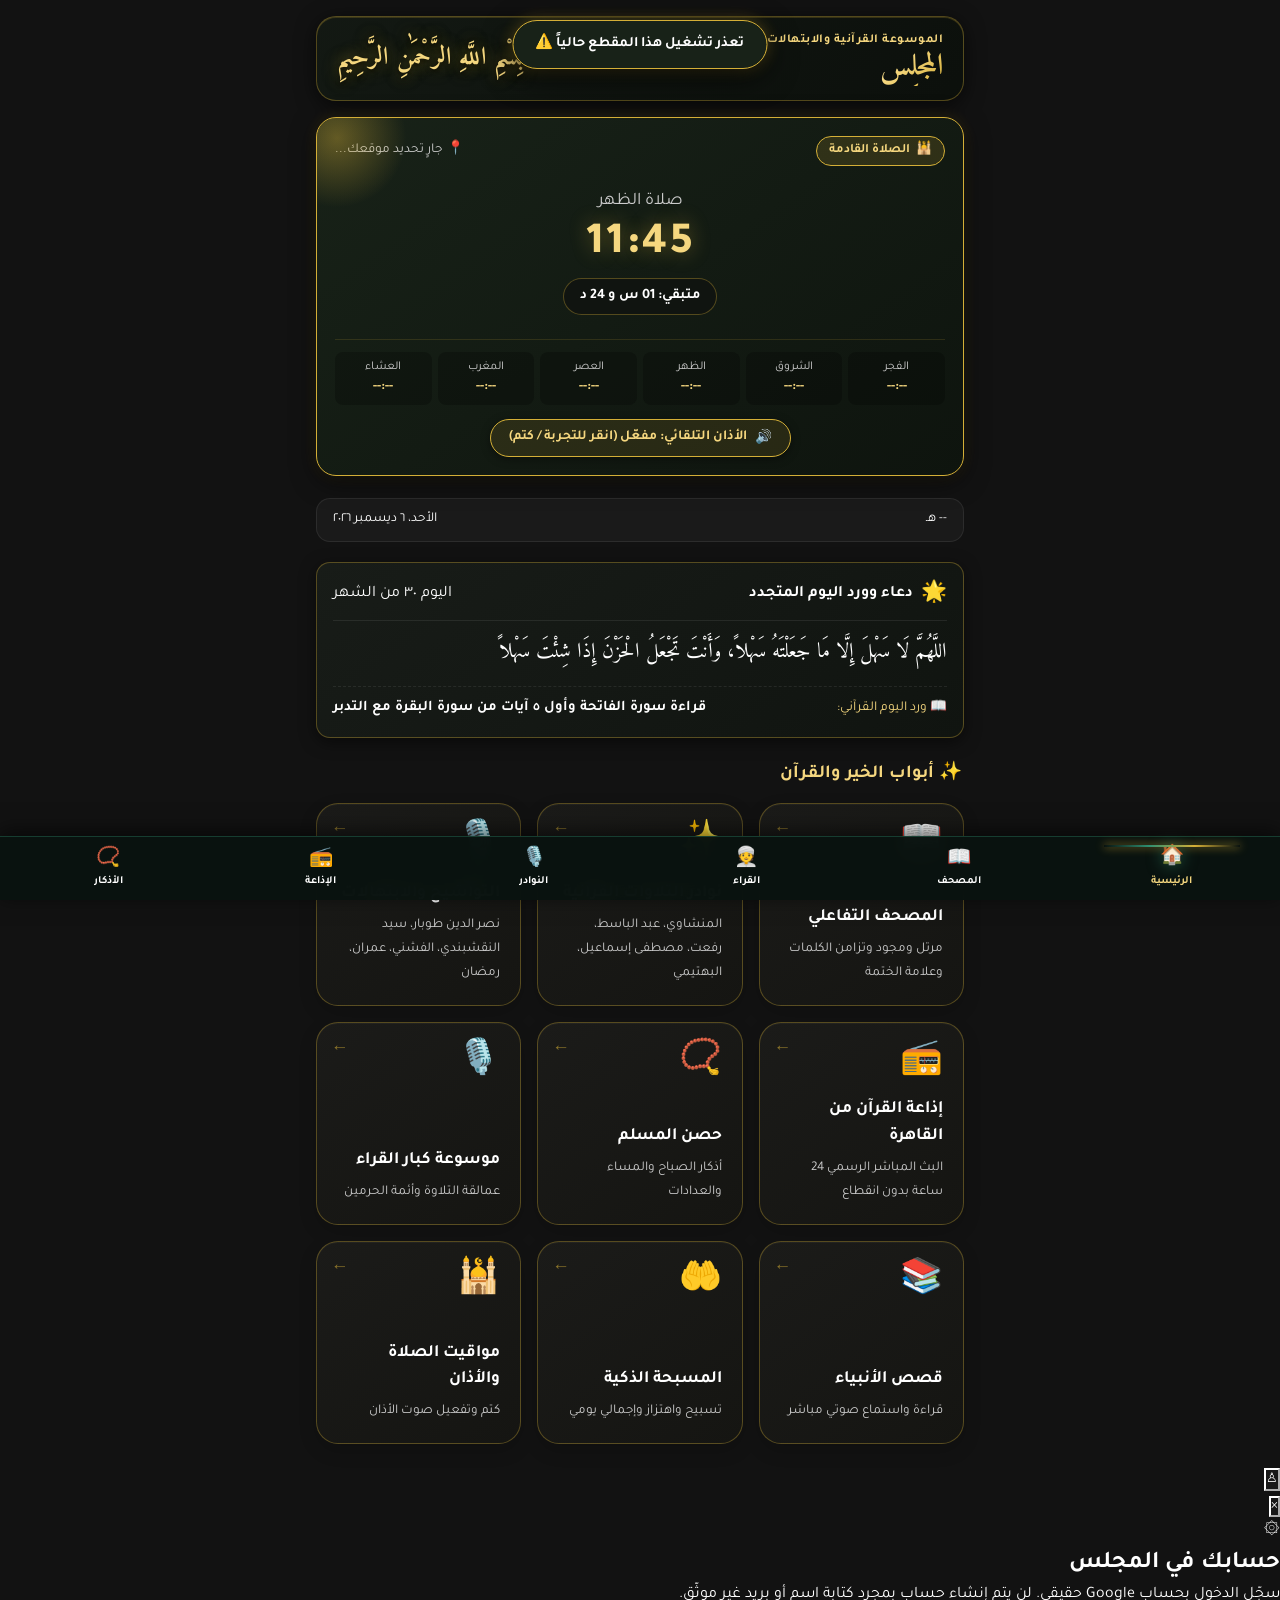
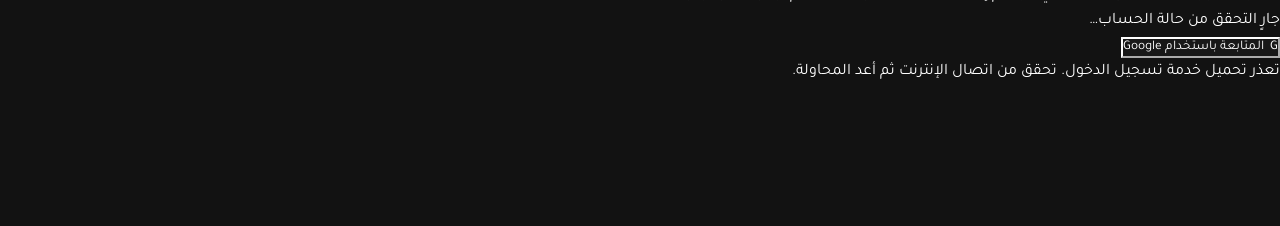
==== commit 30e72f80: "Add Google sign-in interface and Supabase client" ====
--- a/index.html
+++ b/index.html
@@ -18,7 +18,7 @@
   <link href="https://fonts.googleapis.com/css2?family=Amiri:ital,wght@0,400;0,700;1,400;1,700&family=Tajawal:wght@400;500;700;800&display=swap" rel="stylesheet">
 
   <!-- ملف التصميم الفاخر الداكن -->
-  <link rel="stylesheet" href="css/style.css?v=27">
+  <link rel="stylesheet" href="css/style.css?v=28">
 
   <!-- App icons for browser and installed PWA -->
   <link rel="icon" type="image/png" sizes="192x192" href="icons/icon-192x192.png">
@@ -701,6 +701,22 @@
   <!-- عنصر صوت الأذان التلقائي المستقل (أذان الشيخ محمد رفعت التاريخي الخالد) -->
   <audio id="adhan-audio-element" preload="auto" src="https://www.islamcan.com/audio/adhan/azan1.mp3"></audio>
 
+  <!-- دخول موثّق بحساب Google عبر Supabase Auth -->
+  <button type="button" id="council-account-trigger" class="council-account-trigger" aria-label="تسجيل الدخول">♙</button>
+  <section id="council-auth-modal" class="council-auth-backdrop" role="dialog" aria-modal="true" aria-hidden="true" aria-labelledby="council-auth-title">
+    <div class="council-auth-dialog">
+      <button type="button" id="council-auth-close" class="council-auth-close" aria-label="إغلاق">×</button>
+      <div class="council-auth-mark">۞</div>
+      <h2 id="council-auth-title">حسابك في المجلس</h2>
+      <p>سجّل الدخول بحساب Google حقيقي. لن يتم إنشاء حساب بمجرد كتابة اسم أو بريد غير موثّق.</p>
+      <div id="council-auth-status" class="council-auth-status">جارٍ التحقق من حالة الحساب…</div>
+      <div id="council-auth-email" class="council-auth-email"></div>
+      <button type="button" id="council-google-signin" class="council-google-button">G&nbsp; المتابعة باستخدام Google</button>
+      <button type="button" id="council-signout" class="council-signout-button" hidden>تسجيل الخروج</button>
+      <div id="council-auth-message" class="council-auth-message" role="status" hidden></div>
+    </div>
+  </section>
+
   <!-- ========================================================================= -->
   <!-- 11. شريط التنقل السفلي الفاخر (الأقسام الـ 5 الرئيسية)                     -->
   <!-- ========================================================================= -->
@@ -744,7 +760,9 @@
 
   <!-- ملفات البيانات والتطبيق البرمجية (مع كسر الكاش) -->
   <script src="js/data.js?v=28"></script>
-  <script src="js/app.js?v=62"></script>
+  <script src="js/app.js?v=66"></script>
+  <script src="https://cdn.jsdelivr.net/npm/@supabase/supabase-js@2"></script>
+  <script src="js/auth.js?v=1"></script>
 
   <!-- تسجيل PWA Service Worker مع التحديث التلقائي الفوري -->
   <script>
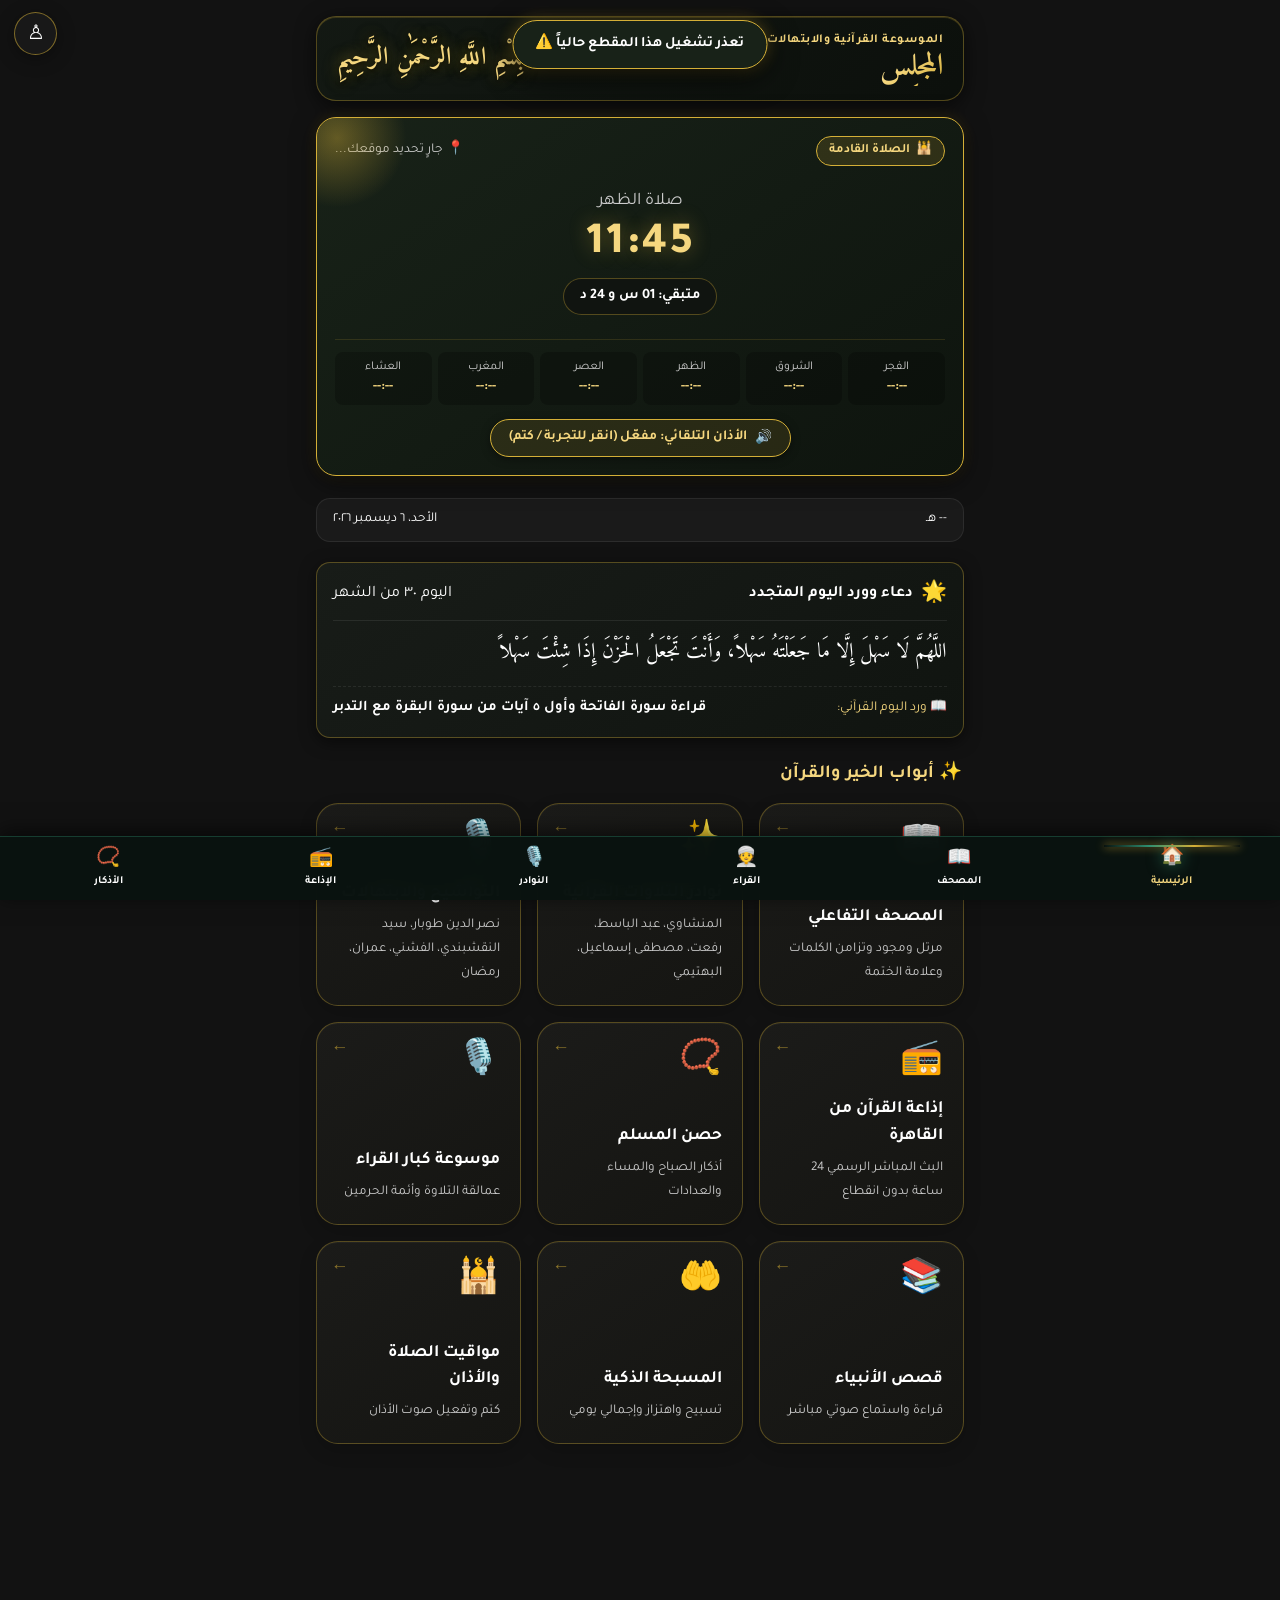
==== commit efb0ddc7: "Add clear PWA update prompt and refresh app assets" ====
--- a/index.html
+++ b/index.html
@@ -18,7 +18,7 @@
   <link href="https://fonts.googleapis.com/css2?family=Amiri:ital,wght@0,400;0,700;1,400;1,700&family=Tajawal:wght@400;500;700;800&display=swap" rel="stylesheet">
 
   <!-- ملف التصميم الفاخر الداكن -->
-  <link rel="stylesheet" href="css/style.css?v=28">
+  <link rel="stylesheet" href="css/style.css?v=29">
 
   <!-- App icons for browser and installed PWA -->
   <link rel="icon" type="image/png" sizes="192x192" href="icons/icon-192x192.png">
@@ -759,36 +759,56 @@
   </nav>
 
   <!-- ملفات البيانات والتطبيق البرمجية (مع كسر الكاش) -->
-  <script src="js/data.js?v=28"></script>
-  <script src="js/app.js?v=66"></script>
+  <script src="js/data.js?v=29"></script>
+  <script src="js/app.js?v=67"></script>
   <script src="https://cdn.jsdelivr.net/npm/@supabase/supabase-js@2"></script>
   <script src="js/auth.js?v=1"></script>
 
-  <!-- تسجيل PWA Service Worker مع التحديث التلقائي الفوري -->
+  <!-- تحديثات المجلس: إشعار واضح قبل تثبيت الإصدار الجديد -->
   <script>
-    if ('serviceWorker' in navigator) {
-      window.addEventListener('load', () => {
-        navigator.serviceWorker.register('sw.js', { updateViaCache: 'none' })
-          .then(reg => {
-            console.log('PWA Service Worker registered:', reg.scope);
-            try { reg.update(); } catch(e) {}
-            if (reg.waiting) {
-              reg.waiting.postMessage({ type: 'SKIP_WAITING' });
-            }
-            reg.addEventListener('updatefound', () => {
-              const newWorker = reg.installing;
-              if (newWorker) {
-                newWorker.addEventListener('statechange', () => {
-                  if (newWorker.state === 'installed' && navigator.serviceWorker.controller) {
-                    newWorker.postMessage({ type: 'SKIP_WAITING' });
-                  }
-                });
-              }
+    (() => {
+      if (!('serviceWorker' in navigator)) return;
+      let updateBanner;
+      let refreshing = false;
+      function showUpdate(registration) {
+        if (updateBanner || !registration.waiting) return;
+        updateBanner = document.createElement('div');
+        updateBanner.className = 'council-update-banner';
+        updateBanner.setAttribute('role', 'status');
+        updateBanner.innerHTML = '<div><strong>يتوفر تحديث جديد للمجلس</strong><small>حدّث التطبيق لتحصل على أحدث المزايا والتحسينات.</small></div><button type="button">تحديث الآن</button>';
+        updateBanner.querySelector('button').addEventListener('click', () => {
+          updateBanner.querySelector('button').disabled = true;
+          updateBanner.querySelector('button').textContent = 'جارٍ التحديث…';
+          registration.waiting.postMessage({ type: 'SKIP_WAITING' });
+        });
+        document.body.appendChild(updateBanner);
+      }
+      window.addEventListener('load', async () => {
+        try {
+          const registration = await navigator.serviceWorker.register('./sw.js', { scope: './', updateViaCache: 'none' });
+          await registration.update();
+          if (registration.waiting) showUpdate(registration);
+          registration.addEventListener('updatefound', () => {
+            const installing = registration.installing;
+            if (!installing) return;
+            installing.addEventListener('statechange', () => {
+              if (installing.state === 'installed' && navigator.serviceWorker.controller) showUpdate(registration);
             });
-          })
-          .catch(err => console.warn('PWA registration:', err));
+          });
+          document.addEventListener('visibilitychange', () => {
+            if (document.visibilityState === 'visible') registration.update().catch(() => {});
+          });
+          setInterval(() => registration.update().catch(() => {}), 60 * 60 * 1000);
+        } catch (error) {
+          console.warn('PWA registration:', error);
+        }
       });
-    }
+      navigator.serviceWorker.addEventListener('controllerchange', () => {
+        if (refreshing) return;
+        refreshing = true;
+        window.location.reload();
+      });
+    })();
   </script>
 </body>
 </html>
--- a/css/style.css
+++ b/css/style.css
@@ -2882,3 +2882,59 @@
   .nav-tab-label { font-size: .62rem; }
   .nav-tab-icon { font-size: 1.12rem; }
 }
+
+
+/* ─── حساب المستخدم وتسجيل Google الحقيقي ─── */
+.council-account-trigger {
+  position: fixed; top: max(12px, env(safe-area-inset-top)); left: 14px; z-index: 1200;
+  width: 43px; height: 43px; border-radius: 50%; border: 1px solid rgba(212,175,55,.55);
+  color: #f3df9c; background: rgba(17,17,17,.94); box-shadow: 0 4px 18px rgba(0,0,0,.35);
+  font-size: 1.25rem; cursor: pointer; backdrop-filter: blur(10px);
+}
+.council-auth-backdrop {
+  position: fixed; inset: 0; z-index: 2200; display: none; align-items: center; justify-content: center;
+  padding: 18px; background: rgba(0,0,0,.78); backdrop-filter: blur(8px);
+}
+.council-auth-backdrop.show { display: flex; }
+.council-auth-dialog {
+  width: min(100%, 430px); max-height: min(82vh, 680px); overflow-y: auto; position: relative;
+  padding: 26px 20px 22px; border: 1px solid rgba(212,175,55,.42); border-radius: 22px;
+  background: linear-gradient(145deg,#191816,#101412); color: #f5f0df;
+  box-shadow: 0 20px 70px rgba(0,0,0,.65); text-align: center;
+}
+.council-auth-close {
+  position: absolute; top: 10px; left: 12px; width: 36px; height: 36px; border-radius: 50%;
+  border: 1px solid rgba(255,255,255,.15); color: #eee; background: rgba(255,255,255,.06); font-size: 1.25rem;
+}
+.council-auth-mark { font-size: 2.2rem; margin: 8px 0; }
+.council-auth-dialog h2 { margin: 8px 0; color: var(--gold-light,#e7cb77); font-family: var(--font-uthmani,serif); }
+.council-auth-dialog p { color: #c9c5b8; line-height: 1.8; font-size: .92rem; }
+.council-google-button,.council-signout-button {
+  width: 100%; min-height: 49px; margin-top: 14px; border-radius: 13px; cursor: pointer; font: inherit; font-weight: 700;
+}
+.council-google-button { border: 1px solid rgba(47,143,112,.7); color: #fff; background: linear-gradient(110deg,#176b50,#2f8f70); }
+.council-google-button:disabled { opacity: .65; }
+.council-signout-button { border: 1px solid rgba(212,175,55,.35); color: #f3df9c; background: rgba(212,175,55,.08); }
+.council-auth-status { margin-top: 16px; padding: 11px; border-radius: 12px; background: rgba(47,143,112,.12); color: #bfe9d7; font-size: .86rem; overflow-wrap: anywhere; }
+.council-auth-message { margin-top: 12px; color: #bfe9d7; font-size: .84rem; line-height: 1.7; overflow-wrap: anywhere; }
+.council-auth-message.is-error { color: #ffaaa5; }
+.council-auth-email { color: #e6d9aa; font-size: .84rem; direction: ltr; overflow-wrap: anywhere; }
+
+
+/* إشعار تحديث تطبيق المجلس */
+.council-update-banner {
+  position: fixed; z-index: 10050; right: 14px; left: 14px; bottom: calc(82px + env(safe-area-inset-bottom));
+  display: flex; align-items: center; justify-content: space-between; gap: 12px;
+  padding: 14px; border: 1px solid rgba(212,175,55,.55); border-radius: 18px;
+  background: linear-gradient(135deg,#202319,#111610); color: #fff;
+  box-shadow: 0 12px 36px rgba(0,0,0,.55); direction: rtl;
+}
+.council-update-banner div { display: grid; gap: 4px; min-width: 0; }
+.council-update-banner strong { color: var(--gold-light,#f0d77d); font-size: .94rem; }
+.council-update-banner small { color: #d0cbbb; font-size: .77rem; line-height: 1.5; }
+.council-update-banner button {
+  flex: 0 0 auto; min-height: 42px; padding: 0 15px; border: 0; border-radius: 12px;
+  background: linear-gradient(135deg,#f2d477,#c79b27); color: #15150f; font: inherit; font-weight: 800;
+}
+.council-update-banner button:disabled { opacity: .65; }
+@media (max-width: 360px) { .council-update-banner { right: 8px; left: 8px; padding: 11px; } .council-update-banner small { font-size: .7rem; } }
